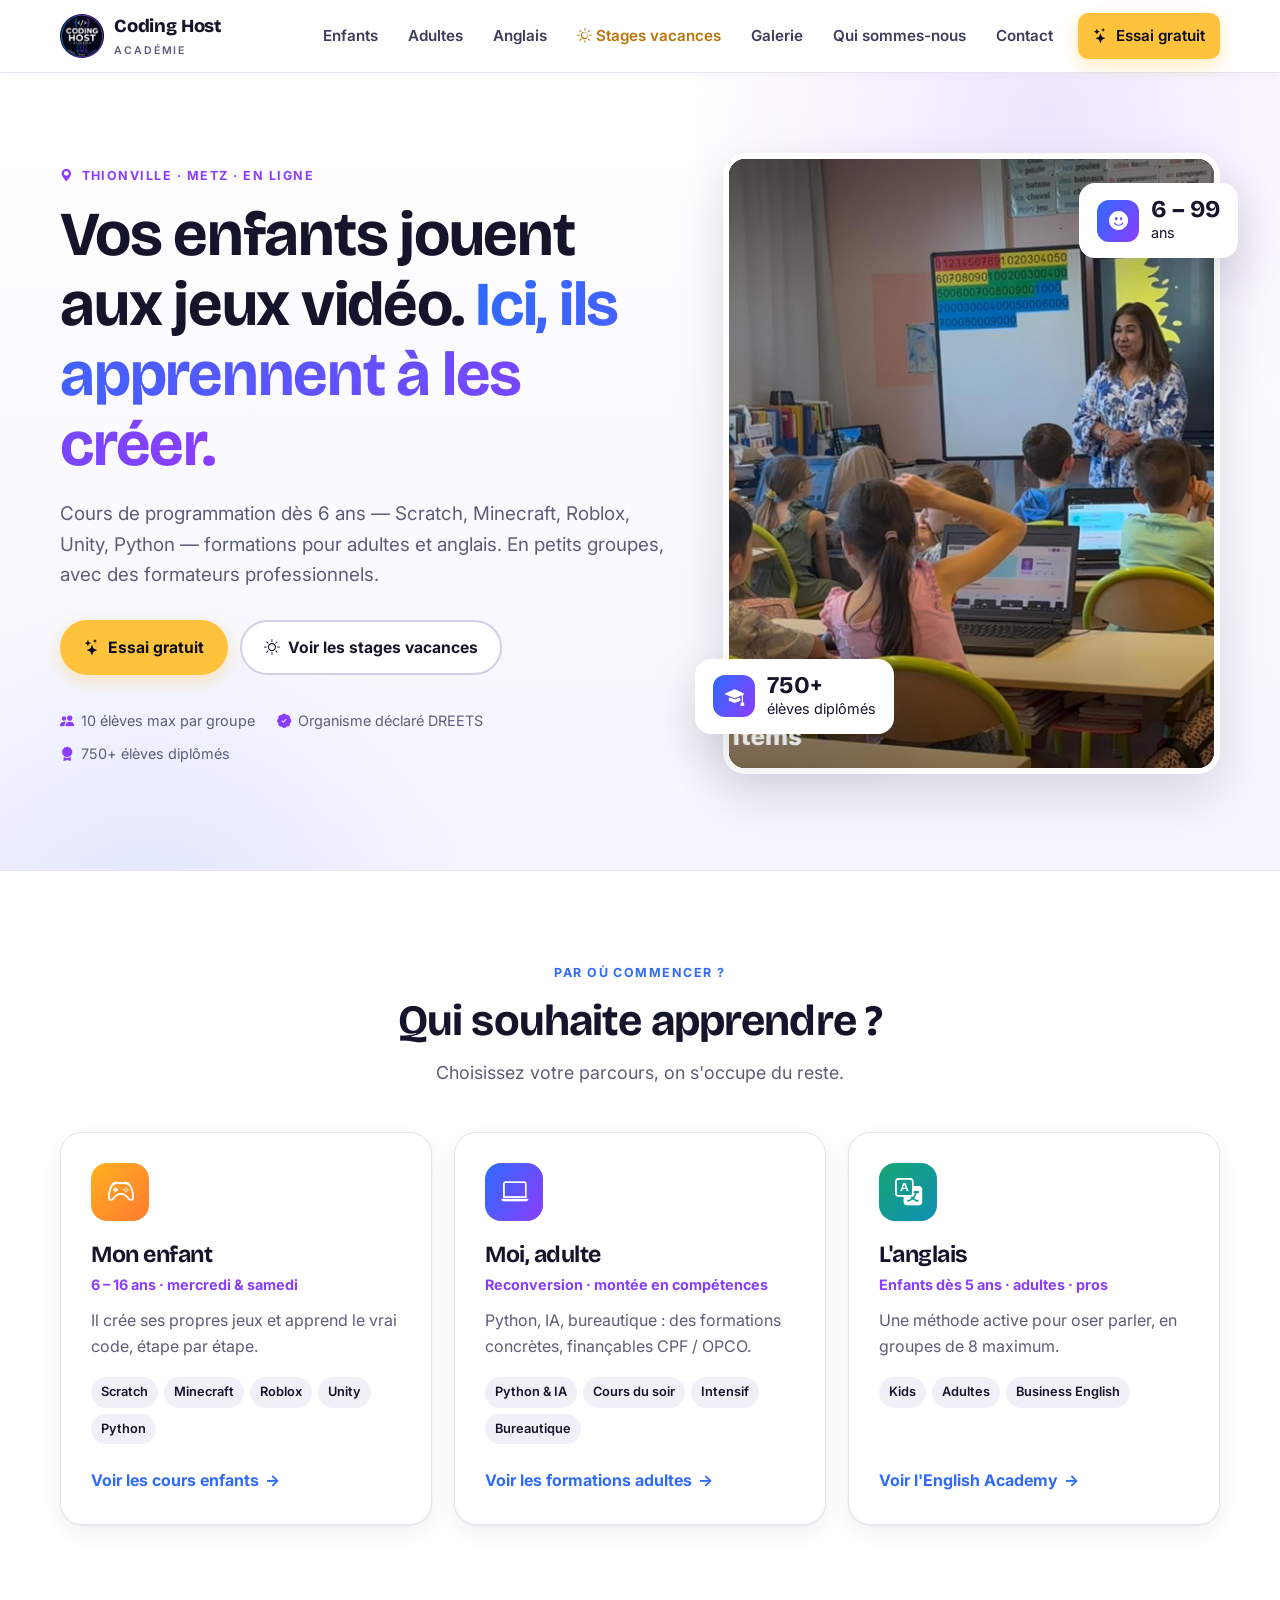
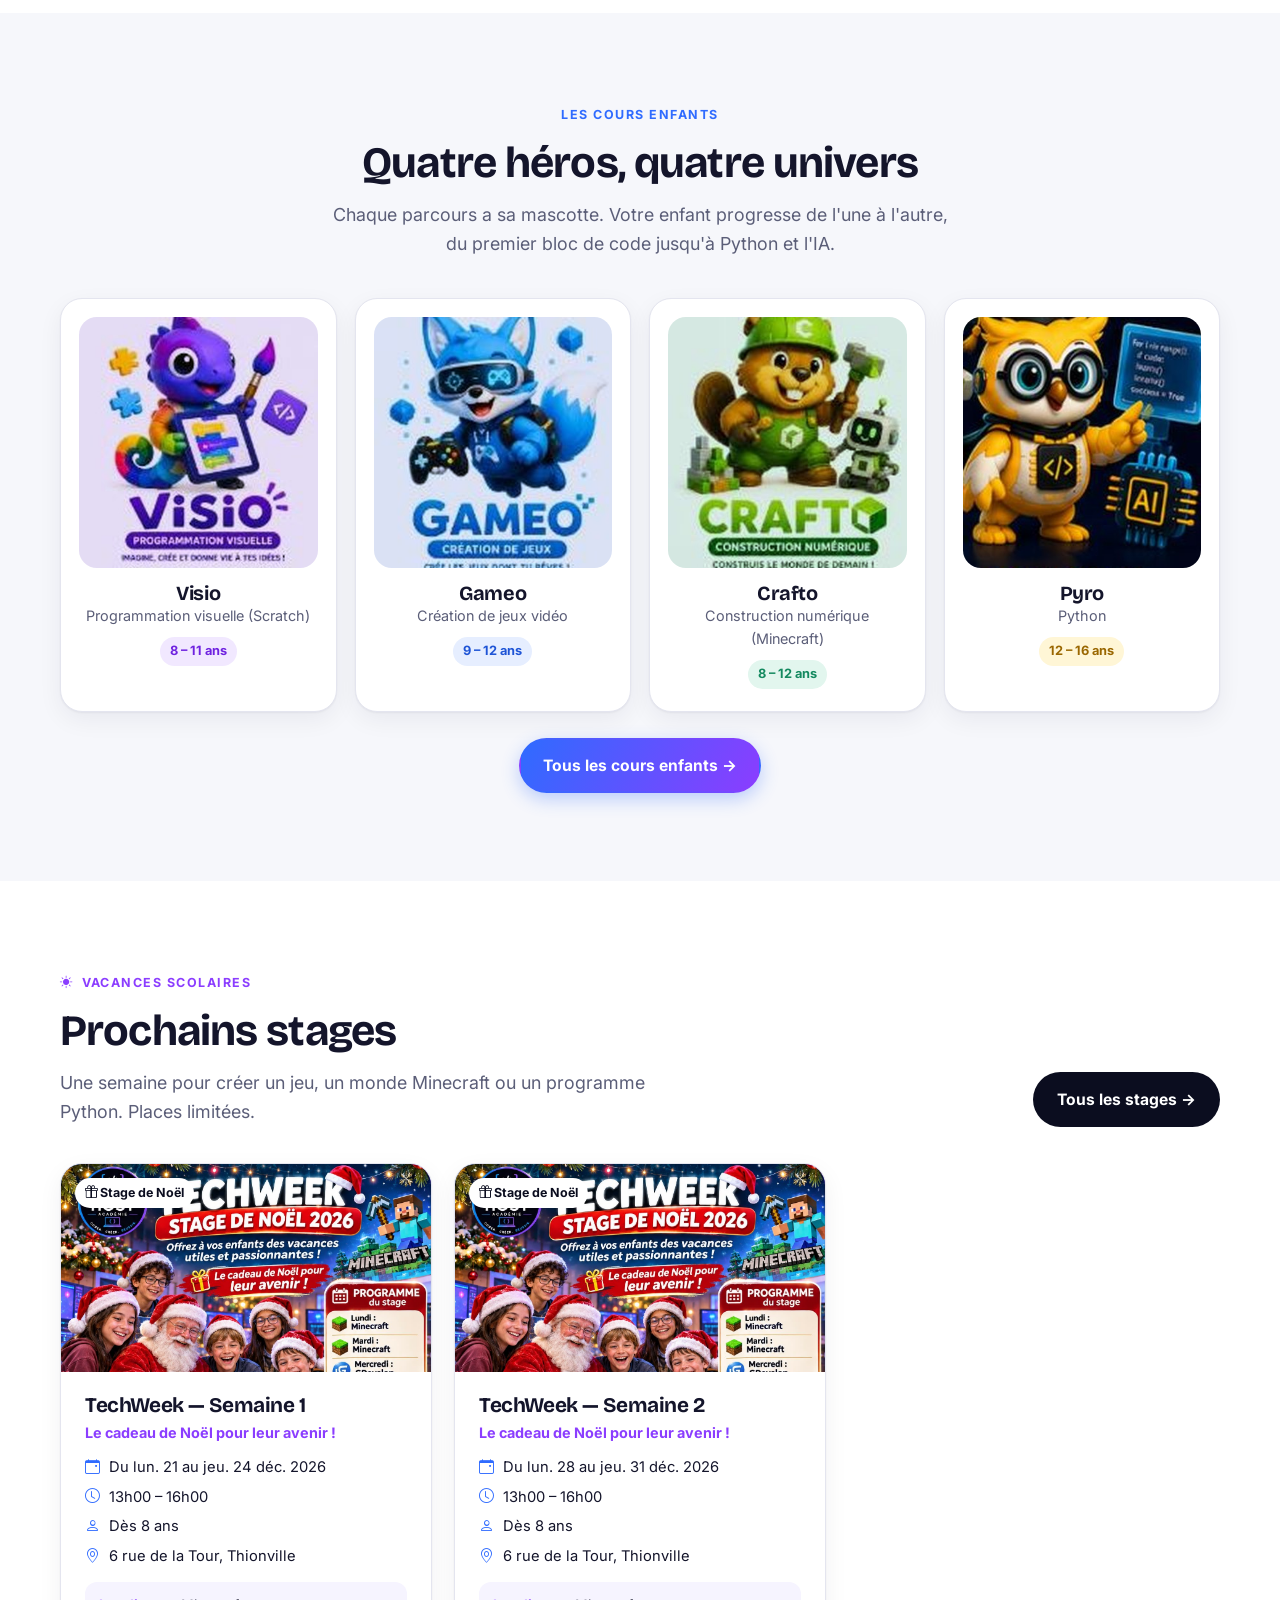
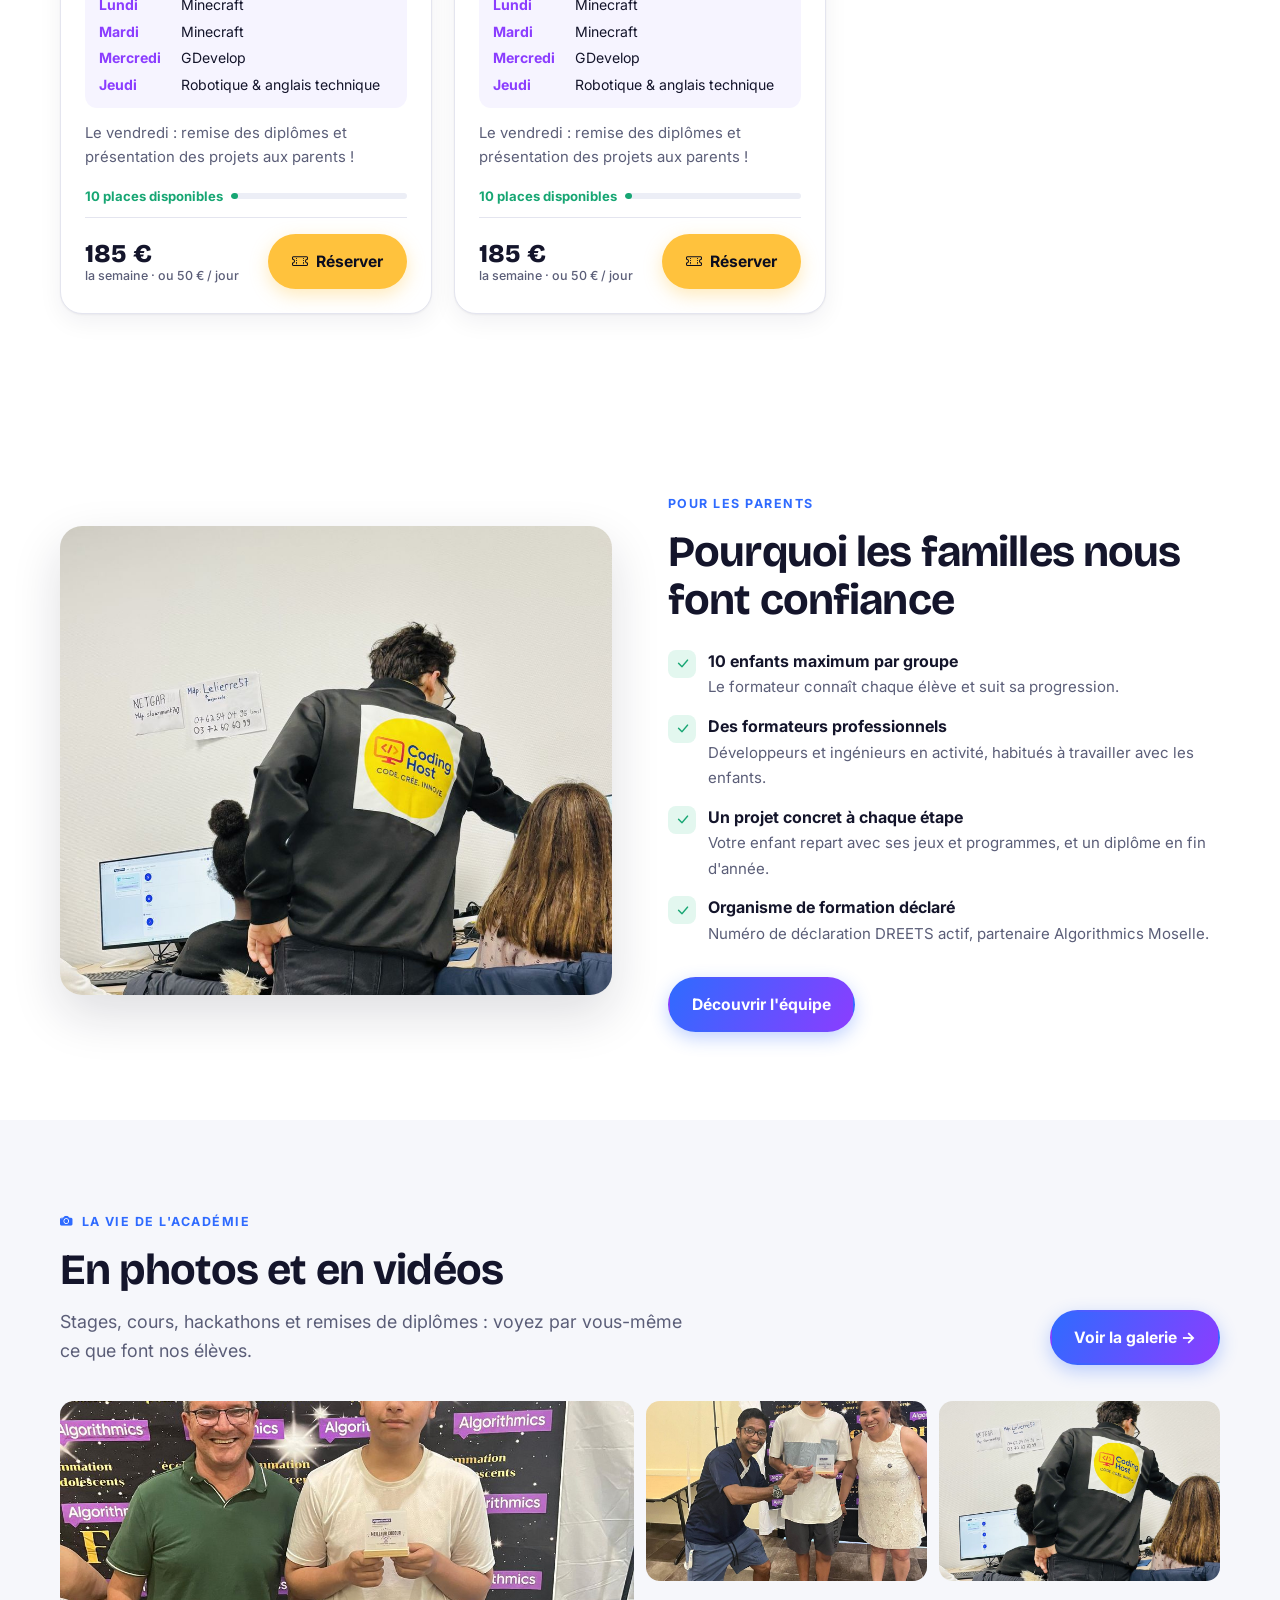
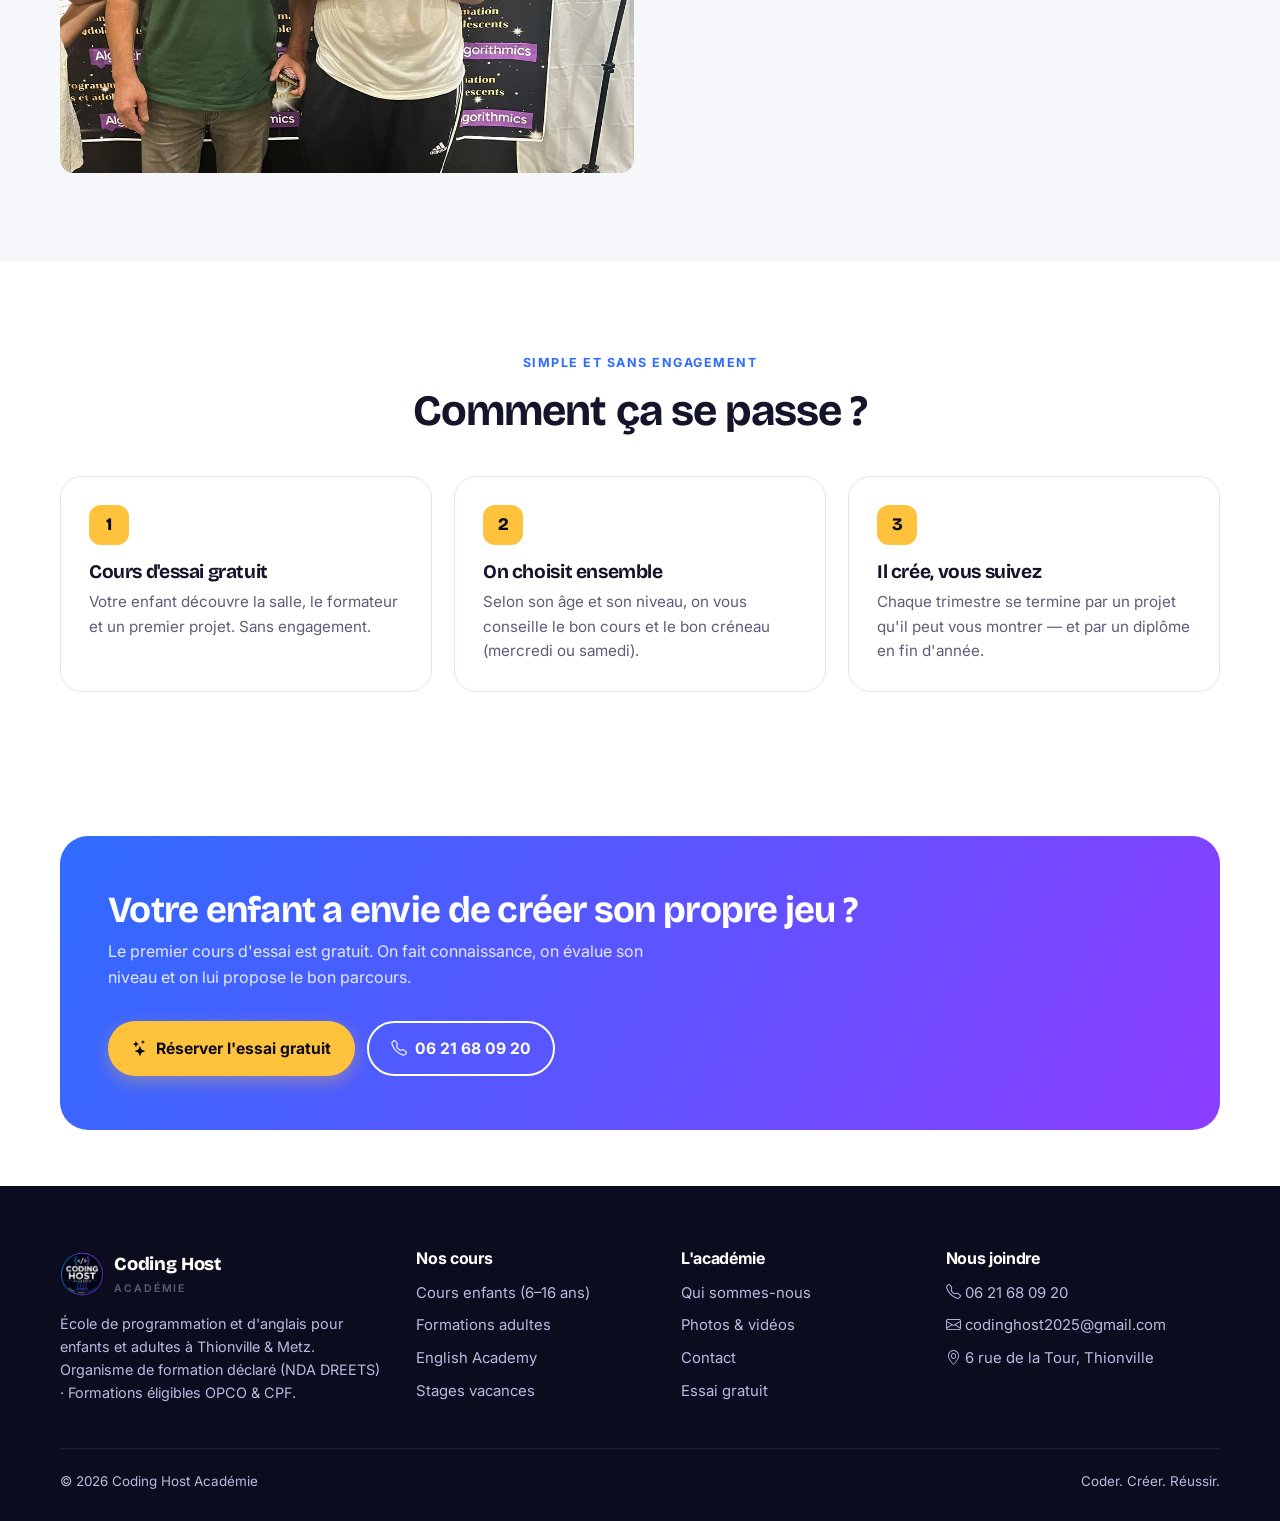
==== index.html @ 66d74414 "✨ feat: mise en ligne site codinghost" ====
<!DOCTYPE html>
<html lang="fr">
<head>
<meta charset="utf-8">
<meta name="viewport" content="width=device-width, initial-scale=1">
<title>Coding Host Académie — Cours de code & stages pour enfants et adultes | Thionville & Metz</title>
<meta name="description" content="Cours de programmation pour enfants (Scratch, Minecraft, Roblox, Unity, Python), formations adultes Python & IA, anglais et stages vacances à Thionville et Metz. Essai gratuit.">
<link rel="canonical" href="https://codinghost.fr/">
<meta property="og:type" content="website">
<meta property="og:title" content="Coding Host Académie — Cours de code & stages pour enfants et adultes | Thionville & Metz">
<meta property="og:description" content="Cours de programmation pour enfants (Scratch, Minecraft, Roblox, Unity, Python), formations adultes Python & IA, anglais et stages vacances à Thionville et Metz. Essai gratuit.">
<meta property="og:image" content="https://codinghost.fr/images/partage.jpg">
<meta property="og:locale" content="fr_FR">
<meta name="theme-color" content="#0b0d1f">
<link rel="icon" href="images/logo-192.png" type="image/png">
<link rel="apple-touch-icon" href="images/logo-192.png">
<link rel="preconnect" href="https://script.google.com">
<link rel="preconnect" href="https://script.googleusercontent.com" crossorigin>
<link rel="preconnect" href="https://lh3.googleusercontent.com">
<link rel="preconnect" href="https://fonts.googleapis.com">
<link rel="preconnect" href="https://fonts.gstatic.com" crossorigin>
<link href="https://fonts.googleapis.com/css2?family=Bricolage+Grotesque:opsz,wght@12..96,600;12..96,700;12..96,800&family=Inter:wght@400;500;600;700&display=swap" rel="stylesheet">
<link href="https://cdn.jsdelivr.net/npm/bootstrap-icons@1.11.3/font/bootstrap-icons.min.css" rel="stylesheet">
<link rel="stylesheet" href="assets/style.css?v=202611090308">
<script type="application/ld+json">{"@context": "https://schema.org", "@type": "EducationalOrganization", "name": "Coding Host Académie", "url": "https://codinghost.fr", "logo": "https://codinghost.fr/images/logo-512.png", "telephone": "+33749261017", "email": "codinghost2025@gmail.com", "areaServed": ["Thionville", "Metz", "Moselle", "Luxembourg"], "description": "École de programmation et d'anglais pour enfants et adultes : Scratch, Minecraft, Roblox, Unity, Python, IA, stages vacances."}</script>
</head>
<body>
<a href="#main" class="hp">Aller au contenu</a>
<header class="nav">
  <div class="container nav-inner">
    <a href="index.html" class="brand" aria-label="Coding Host Académie — accueil"><img src="images/logo-192.png" alt="" width="44" height="44"><span>Coding Host<small>Académie</small></span></a>
    <button class="nav-burger" aria-label="Ouvrir le menu" aria-expanded="false"><i class="bi bi-list"></i></button>
    <nav class="nav-links" aria-label="Menu principal">
      <a href="enfants.html" class="">Enfants</a><a href="adultes.html" class="">Adultes</a><a href="anglais.html" class="">Anglais</a><a href="stages.html" class=" hot"><i class='bi bi-sun'></i> Stages vacances</a><a href="galerie.html" class="">Galerie</a><a href="a-propos.html" class="">Qui sommes-nous</a>
      <a href="contact.html" class="">Contact</a>
      <a href="#" data-essai class="btn btn-yellow btn-sm nav-cta"><i class="bi bi-stars"></i> Essai gratuit</a>
    </nav>
  </div>
</header>
<main id="main">

<section class="hero">
  <div class="container hero-grid">
    <div>
      <div class="kicker"><i class="bi bi-geo-alt-fill"></i> Thionville · Metz · en ligne</div>
      <h1>Vos enfants jouent aux jeux vidéo. <span class="grad-text">Ici, ils apprennent à les créer.</span></h1>
      <p class="lead">Cours de programmation dès 6 ans — Scratch, Minecraft, Roblox, Unity, Python — formations pour adultes et anglais. En petits groupes, avec des formateurs professionnels.</p>
      <div class="hero-actions">
        <a href="#" data-essai class="btn btn-yellow"><i class="bi bi-stars"></i> Essai gratuit</a>
        <a href="stages.html" class="btn btn-ghost"><i class="bi bi-sun"></i> Voir les stages vacances</a>
      </div>
      <div class="hero-trust">
        <span><i class="bi bi-people-fill"></i> 10 élèves max par groupe</span>
        <span><i class="bi bi-patch-check-fill"></i> Organisme déclaré DREETS</span>
        <span><i class="bi bi-award-fill"></i> 750+ élèves diplômés</span>
      </div>
    </div>
    <div class="hero-media">
      <div class="photo-main" data-hero-videos>
        <img src="images/diplome-2.jpeg" alt="Un élève reçoit son diplôme Coding Host avec ses formateurs" width="900" height="1200">
        <video class="hero-video" muted playsinline preload="none" aria-label="Vidéo : nos élèves en action" hidden></video>
        <div class="video-ctrl" hidden>
          <button type="button" data-v="son" aria-label="Activer le son"><i class="bi bi-volume-mute-fill"></i></button>
          <button type="button" data-v="pause" aria-label="Mettre en pause"><i class="bi bi-pause-fill"></i></button>
        </div>
      </div>
      <div class="floating f1"><div class="ic"><i class="bi bi-mortarboard-fill"></i></div><div><b>750+</b>élèves diplômés</div></div>
      <div class="floating f2"><div class="ic"><i class="bi bi-emoji-smile-fill"></i></div><div><b>6 – 99</b>ans</div></div>
    </div>
  </div>
</section>

<section class="section">
  <div class="container center">
    <div class="kicker">Par où commencer ?</div>
    <h2 class="h-section">Qui souhaite apprendre ?</h2>
    <p class="lead">Choisissez votre parcours, on s'occupe du reste.</p>
    <div class="paths" style="text-align:left">
      <a href="enfants.html" class="path kids reveal"><div class="ic"><i class="bi bi-controller"></i></div><h3>Mon enfant</h3><div class="age">6 – 16 ans · mercredi &amp; samedi</div><p>Il crée ses propres jeux et apprend le vrai code, étape par étape.</p><ul><li>Scratch</li><li>Minecraft</li><li>Roblox</li><li>Unity</li><li>Python</li></ul><span class="more">Voir les cours enfants</span></a>
      <a href="adultes.html" class="path adults reveal"><div class="ic"><i class="bi bi-laptop"></i></div><h3>Moi, adulte</h3><div class="age">Reconversion · montée en compétences</div><p>Python, IA, bureautique : des formations concrètes, finançables CPF / OPCO.</p><ul><li>Python &amp; IA</li><li>Cours du soir</li><li>Intensif</li><li>Bureautique</li></ul><span class="more">Voir les formations adultes</span></a>
      <a href="anglais.html" class="path english reveal"><div class="ic"><i class="bi bi-translate"></i></div><h3>L'anglais</h3><div class="age">Enfants dès 5 ans · adultes · pros</div><p>Une méthode active pour oser parler, en groupes de 8 maximum.</p><ul><li>Kids</li><li>Adultes</li><li>Business English</li></ul><span class="more">Voir l'English Academy</span></a>
    </div>
  </div>
</section>

<section class="section alt">
  <div class="container center">
    <div class="kicker">Les cours enfants</div>
    <h2 class="h-section">Quatre héros, quatre univers</h2>
    <p class="lead">Chaque parcours a sa mascotte. Votre enfant progresse de l'une à l'autre, du premier bloc de code jusqu'à Python et l'IA.</p>
    <div class="heroes">
      <a href="enfants.html#visio" class="hero-card c-violet reveal"><div class="mascot"><img src="images/avatars/visio.jpg" alt="Mascotte Visio" loading="lazy"></div><h3>Visio</h3><div class="what">Programmation visuelle (Scratch)</div><span class="age">8 – 11 ans</span></a>
      <a href="enfants.html#gameo" class="hero-card c-blue reveal"><div class="mascot"><img src="images/avatars/gameo.jpg" alt="Mascotte Gameo" loading="lazy"></div><h3>Gameo</h3><div class="what">Création de jeux vidéo</div><span class="age">9 – 12 ans</span></a>
      <a href="enfants.html#crafto" class="hero-card c-green reveal"><div class="mascot"><img src="images/avatars/crafto.jpg" alt="Mascotte Crafto" loading="lazy"></div><h3>Crafto</h3><div class="what">Construction numérique (Minecraft)</div><span class="age">8 – 12 ans</span></a>
      <a href="enfants.html#pyro" class="hero-card c-yellow reveal"><div class="mascot dark"><img src="images/avatars/pyro.jpg" alt="Mascotte Pyro" loading="lazy"></div><h3>Pyro</h3><div class="what">Python</div><span class="age">12 – 16 ans</span></a>
    </div>
    <p style="margin-top:26px"><a href="enfants.html" class="btn btn-blue">Tous les cours enfants →</a></p>
  </div>
</section>

<section class="section dark">
  <div class="container">
    <div style="display:flex;justify-content:space-between;align-items:end;gap:20px;flex-wrap:wrap">
      <div><div class="kicker"><i class="bi bi-sun-fill"></i> Vacances scolaires</div><h2 class="h-section">Prochains stages</h2><p class="lead">Une semaine pour créer un jeu, un monde Minecraft ou un programme Python. Places limitées.</p></div>
      <a href="stages.html" class="btn btn-light">Tous les stages →</a>
    </div>
    <div class="stages" data-stages="3"></div>
  </div>
</section>

<section class="section">
  <div class="container split">
    <div class="photo reveal"><img src="images/classe.jpg" alt="Élèves en cours de programmation chez Coding Host" loading="lazy" width="900" height="1200" style="object-position:center 30%"></div>
    <div>
      <div class="kicker">Pour les parents</div>
      <h2 class="h-section">Pourquoi les familles nous font confiance</h2>
      <ul class="checks">
        <li><i class="bi bi-check-lg"></i><div><b>10 enfants maximum par groupe</b><span>Le formateur connaît chaque élève et suit sa progression.</span></div></li>
        <li><i class="bi bi-check-lg"></i><div><b>Des formateurs professionnels</b><span>Développeurs et ingénieurs en activité, habitués à travailler avec les enfants.</span></div></li>
        <li><i class="bi bi-check-lg"></i><div><b>Un projet concret à chaque étape</b><span>Votre enfant repart avec ses jeux et programmes, et un diplôme en fin d'année.</span></div></li>
        <li><i class="bi bi-check-lg"></i><div><b>Organisme de formation déclaré</b><span>Numéro de déclaration DREETS actif, partenaire Algorithmics Moselle.</span></div></li>
      </ul>
      <a href="a-propos.html" class="btn btn-blue">Découvrir l'équipe</a>
    </div>
  </div>
</section>

<section class="section alt">
  <div class="container">
    <div style="display:flex;justify-content:space-between;align-items:end;gap:20px;flex-wrap:wrap">
      <div><div class="kicker"><i class="bi bi-camera-fill"></i> La vie de l'académie</div><h2 class="h-section">En photos et en vidéos</h2><p class="lead">Stages, cours, hackathons et remises de diplômes : voyez par vous-même ce que font nos élèves.</p></div>
      <a href="galerie.html" class="btn btn-blue">Voir la galerie →</a>
    </div>
    <div class="teaser-grid" data-teaser>
      <a href="galerie.html"><img src="images/diplome-1.jpg" alt="Remise de diplôme" loading="lazy"></a>
      <a href="galerie.html"><img src="images/classe.jpg" alt="En cours" loading="lazy"></a>
      <a href="galerie.html"><img src="images/diplome-2.jpg" alt="Remise de diplôme" loading="lazy"></a>
    </div>
  </div>
</section>

<section class="section">
  <div class="container center">
    <div class="kicker">Simple et sans engagement</div>
    <h2 class="h-section">Comment ça se passe ?</h2>
    
<div class="steps">
  <div class="step reveal"><h3>Cours d'essai gratuit</h3><p>Votre enfant découvre la salle, le formateur et un premier projet. Sans engagement.</p></div>
  <div class="step reveal"><h3>On choisit ensemble</h3><p>Selon son âge et son niveau, on vous conseille le bon cours et le bon créneau (mercredi ou samedi).</p></div>
  <div class="step reveal"><h3>Il crée, vous suivez</h3><p>Chaque trimestre se termine par un projet qu'il peut vous montrer — et par un diplôme en fin d'année.</p></div>
</div>
  </div>
</section>
<section class="section tight"><div class="container"><div class="cta-band reveal">
  <div><h2>Votre enfant a envie de créer son propre jeu ?</h2><p>Le premier cours d'essai est gratuit. On fait connaissance, on évalue son niveau et on lui propose le bon parcours.</p></div>
  <div class="acts"><a href="#" data-essai class="btn btn-yellow"><i class="bi bi-stars"></i> Réserver l'essai gratuit</a><a href="tel:+33621680920" class="btn btn-ghost"><i class="bi bi-telephone"></i> 06 21 68 09 20</a></div>
</div></div></section></main>
<footer class="footer">
  <div class="container">
    <div class="footer-grid">
      <div>
        <a href="index.html" class="brand"><img src="images/logo-192.png" alt="" width="44" height="44"><span>Coding Host<small>Académie</small></span></a>
        <p>École de programmation et d'anglais pour enfants et adultes à Thionville &amp; Metz. Organisme de formation déclaré (NDA DREETS) · Formations éligibles OPCO &amp; CPF.</p>
      </div>
      <div>
        <h4>Nos cours</h4>
        <ul>
          <li><a href="enfants.html">Cours enfants (6–16 ans)</a></li>
          <li><a href="adultes.html">Formations adultes</a></li>
          <li><a href="anglais.html">English Academy</a></li>
          <li><a href="stages.html">Stages vacances</a></li>
        </ul>
      </div>
      <div>
        <h4>L'académie</h4>
        <ul>
          <li><a href="a-propos.html">Qui sommes-nous</a></li>
          <li><a href="galerie.html">Photos &amp; vidéos</a></li>
          <li><a href="contact.html">Contact</a></li>
          <li><a href="#" data-essai>Essai gratuit</a></li>
        </ul>
      </div>
      <div>
        <h4>Nous joindre</h4>
        <ul>
          <li><a href="tel:+33621680920"><i class="bi bi-telephone"></i> 06 21 68 09 20</a></li>
          <li><a href="mailto:codinghost2025@gmail.com"><i class="bi bi-envelope"></i> codinghost2025@gmail.com</a></li>
          <li><i class="bi bi-geo-alt"></i> 6 rue de la Tour, Thionville</li>
        </ul>
      </div>
    </div>
    <div class="footer-bottom"><span>© 2026 Coding Host Académie</span><span>Coder. Créer. Réussir.</span></div>
  </div>
</footer>
<div class="float-cta"><a href="stages.html" class="btn btn-light"><i class="bi bi-sun"></i> Stages</a><a href="#" data-essai class="btn btn-yellow"><i class="bi bi-stars"></i> Essai gratuit</a></div>
<script src="assets/config.js?v=202611090308"></script>
<script src="assets/app.js?v=202611090308"></script>
</body>
</html>
---- assets/style.css ----
/* ═══════════════════════════════════════════════════════════
   CODING HOST ACADÉMIE — style.css
   Couleurs reprises du logo : nuit #0b0d1f · bleu #2f6bff · violet #8b3dff
   Accent chaleureux (boutons d'action) : jaune #ffc23d
   ═══════════════════════════════════════════════════════════ */

:root {
  --night: #0b0d1f;
  --night-2: #151838;
  --blue: #2f6bff;
  --violet: #8b3dff;
  --grad: linear-gradient(120deg, #2f6bff 0%, #8b3dff 100%);
  --yellow: #ffc23d;
  --yellow-dark: #e9a800;
  --green: #17a673;
  --red: #e5484d;

  --bg: #f7f7fb;
  --surface: #ffffff;
  --line: #e4e5ef;
  --text: #14152b;
  --muted: #5b5e78;

  --r: 14px;
  --r-lg: 22px;
  --shadow: 0 1px 2px rgba(20,21,43,.05), 0 8px 24px rgba(20,21,43,.06);
  --shadow-lg: 0 20px 50px rgba(20,21,43,.14);

  --f-title: "Bricolage Grotesque", system-ui, sans-serif;
  --f-body: "Inter", system-ui, sans-serif;
  --nav-h: 72px;
}

*,*::before,*::after { box-sizing: border-box; margin: 0; padding: 0; }
html { scroll-behavior: smooth; scroll-padding-top: calc(var(--nav-h) + 12px); }
body { font-family: var(--f-body); background: var(--bg); color: var(--text); line-height: 1.6; -webkit-font-smoothing: antialiased; font-size: 16px; }
img, video, iframe { max-width: 100%; display: block; }
a { color: inherit; text-decoration: none; }
ul { list-style: none; }
button, input, select, textarea { font: inherit; color: inherit; }
h1, h2, h3, h4 { font-family: var(--f-title); line-height: 1.12; letter-spacing: -.02em; font-weight: 700; }
:focus-visible { outline: 3px solid var(--blue); outline-offset: 2px; border-radius: 6px; }
@media (prefers-reduced-motion: reduce) { *,*::before,*::after { transition: none !important; animation: none !important; } }

.container { width: min(1160px, 100% - 40px); margin-inline: auto; }
.section { padding: 88px 0; }
.section.tight { padding: 56px 0; }
.section.alt { background: #eef0fa; }
.section.dark { background: var(--night); color: #fff; }
.center { text-align: center; }

.kicker { display: inline-flex; align-items: center; gap: 8px; font-size: .78rem; font-weight: 700; letter-spacing: .12em; text-transform: uppercase; color: var(--blue); margin-bottom: 14px; }
.dark .kicker, .hero .kicker { color: var(--yellow); }
.h-section { font-size: clamp(1.9rem, 3.4vw, 2.7rem); margin-bottom: 14px; }
.lead { font-size: 1.12rem; color: var(--muted); max-width: 640px; }
.center .lead { margin-inline: auto; }
.dark .lead { color: #c3c6e6; }
.grad-text { background: var(--grad); -webkit-background-clip: text; background-clip: text; color: transparent; }
.hero .grad-text { background: linear-gradient(120deg,#6f9bff,#b98bff); -webkit-background-clip: text; background-clip: text; }

/* ─── Boutons ─── */
.btn { display: inline-flex; align-items: center; justify-content: center; gap: 8px; padding: 13px 22px; border-radius: 999px; font-weight: 700; font-size: .98rem; border: 2px solid transparent; cursor: pointer; transition: transform .15s, box-shadow .15s, background .15s; white-space: nowrap; }
.btn:hover { transform: translateY(-2px); }
.btn-yellow { background: var(--yellow); color: var(--night); box-shadow: 0 6px 18px rgba(255,194,61,.35); }
.btn-yellow:hover { background: #ffcd5c; }
.btn-blue { background: var(--grad); color: #fff; box-shadow: 0 6px 18px rgba(47,107,255,.3); }
.btn-ghost { border-color: currentColor; background: transparent; }
.btn-light { background: #fff; color: var(--night); }
.btn-sm { padding: 9px 16px; font-size: .9rem; }
.btn-block { width: 100%; }
.btn[disabled] { opacity: .5; cursor: not-allowed; transform: none; }

/* ─── Navigation ─── */
.nav { position: sticky; top: 0; z-index: 50; background: rgba(11,13,31,.92); backdrop-filter: blur(12px); -webkit-backdrop-filter: blur(12px); color: #fff; border-bottom: 1px solid rgba(255,255,255,.08); }
.nav-inner { height: var(--nav-h); display: flex; align-items: center; gap: 24px; }
.brand { display: flex; align-items: center; gap: 10px; font-family: var(--f-title); font-weight: 800; font-size: 1.15rem; letter-spacing: -.01em; }
.brand img { width: 44px; height: 44px; border-radius: 50%; }
.brand small { display: block; font-family: var(--f-body); font-weight: 600; font-size: .66rem; letter-spacing: .18em; color: #a9acd6; text-transform: uppercase; margin-top: 2px; }
.nav-links { display: flex; gap: 4px; margin-left: auto; align-items: center; }
.nav-links a { padding: 9px 13px; border-radius: 10px; font-weight: 600; font-size: .95rem; color: #d9dbf5; transition: background .15s, color .15s; }
.nav-links a:hover { background: rgba(255,255,255,.08); color: #fff; }
.nav-links a.active { color: #fff; background: rgba(255,255,255,.12); }
.nav-links a.hot { color: var(--yellow); }
.nav-cta { margin-left: 8px; }
.nav-burger { display: none; margin-left: auto; width: 44px; height: 44px; border-radius: 10px; border: 1px solid rgba(255,255,255,.2); background: transparent; color: #fff; font-size: 1.5rem; cursor: pointer; }
@media (max-width: 1020px) {
  .nav-burger { display: inline-grid; place-items: center; }
  .nav-links { position: fixed; inset: var(--nav-h) 0 auto 0; flex-direction: column; align-items: stretch; background: var(--night); padding: 16px 20px 24px; gap: 4px; border-bottom: 1px solid rgba(255,255,255,.1); transform: translateY(-120%); transition: transform .25s; margin: 0; max-height: calc(100vh - var(--nav-h)); overflow: auto; }
  .nav-links.open { transform: translateY(0); }
  .nav-links a { padding: 14px 12px; font-size: 1.05rem; }
  .nav-cta { margin: 10px 0 0; }
}

/* ─── Héros ─── */
.hero { position: relative; background: var(--night); color: #fff; overflow: hidden; }
.hero::before { content: ""; position: absolute; inset: -40% -10% auto auto; width: 720px; height: 720px; background: radial-gradient(closest-side, rgba(139,61,255,.45), transparent); pointer-events: none; }
.hero::after { content: ""; position: absolute; inset: auto auto -50% -15%; width: 680px; height: 680px; background: radial-gradient(closest-side, rgba(47,107,255,.35), transparent); pointer-events: none; }
.hero-grid { position: relative; z-index: 1; display: grid; grid-template-columns: 1.1fr .9fr; gap: 56px; align-items: center; padding: 80px 0 96px; }
.hero h1 { font-size: clamp(2.3rem, 5vw, 3.9rem); margin-bottom: 20px; }
.hero p.lead { color: #c9cbea; font-size: 1.18rem; margin-bottom: 30px; }
.hero-actions { display: flex; flex-wrap: wrap; gap: 12px; margin-bottom: 34px; }
.hero-trust { display: flex; flex-wrap: wrap; gap: 10px 22px; font-size: .9rem; color: #b8bbe0; }
.hero-trust span { display: inline-flex; align-items: center; gap: 7px; }
.hero-trust i { color: var(--yellow); }
.hero-media { position: relative; }
.hero-media .photo-main { border-radius: var(--r-lg); overflow: hidden; aspect-ratio: 4/5; box-shadow: var(--shadow-lg); border: 4px solid rgba(255,255,255,.08); }
.hero-media .photo-main img { width: 100%; height: 100%; object-fit: cover; }
.hero-media .floating { position: absolute; background: #fff; color: var(--text); border-radius: 16px; padding: 14px 18px; box-shadow: var(--shadow-lg); display: flex; gap: 12px; align-items: center; font-size: .9rem; }
.hero-media .floating b { font-family: var(--f-title); font-size: 1.5rem; display: block; line-height: 1; }
.hero-media .f1 { left: -28px; bottom: 40px; }
.hero-media .f2 { right: -18px; top: 30px; }
.hero-media .floating .ic { width: 42px; height: 42px; border-radius: 12px; display: grid; place-items: center; background: var(--grad); color: #fff; font-size: 1.2rem; }
@media (max-width: 900px) {
  .hero-grid { grid-template-columns: 1fr; padding: 48px 0 64px; gap: 40px; }
  .hero-media { max-width: 420px; margin-inline: auto; }
  .hero-media .f1 { left: -8px; } .hero-media .f2 { right: -8px; }
}

/* Petit héros pour les pages internes */
.page-hero { background: var(--night); color: #fff; position: relative; overflow: hidden; }
.page-hero::before { content: ""; position: absolute; right: -200px; top: -260px; width: 620px; height: 620px; background: radial-gradient(closest-side, rgba(139,61,255,.4), transparent); }
.page-hero .container { position: relative; padding: 64px 0 60px; }
.page-hero h1 { font-size: clamp(2rem, 4.4vw, 3.1rem); margin-bottom: 14px; max-width: 760px; }
.page-hero p { color: #c9cbea; font-size: 1.12rem; max-width: 660px; }
.page-hero .hero-actions { margin: 28px 0 0; }
.crumbs { font-size: .85rem; color: #9ea1cb; margin-bottom: 18px; }
.crumbs a:hover { color: #fff; }

/* ─── Bandeau confiance ─── */
.trustbar { background: #fff; border-bottom: 1px solid var(--line); }
.trustbar .container { display: grid; grid-template-columns: repeat(4,1fr); }
.trust-item { padding: 26px 20px; display: flex; gap: 14px; align-items: center; border-right: 1px solid var(--line); }
.trust-item:last-child { border-right: 0; }
.trust-item b { font-family: var(--f-title); font-size: 1.7rem; line-height: 1; display: block; }
.trust-item span { color: var(--muted); font-size: .88rem; line-height: 1.35; }
.trust-item i { font-size: 1.6rem; color: var(--violet); }
@media (max-width: 800px) { .trustbar .container { grid-template-columns: 1fr 1fr; } .trust-item:nth-child(2) { border-right: 0; } .trust-item:nth-child(-n+2) { border-bottom: 1px solid var(--line); } }

/* ─── Choix du parcours ─── */
.paths { display: grid; grid-template-columns: repeat(3,1fr); gap: 22px; margin-top: 44px; }
.path { position: relative; border-radius: var(--r-lg); padding: 30px; background: var(--surface); border: 1px solid var(--line); box-shadow: var(--shadow); display: flex; flex-direction: column; transition: transform .2s, box-shadow .2s; }
.path:hover { transform: translateY(-4px); box-shadow: var(--shadow-lg); }
.path .ic { width: 58px; height: 58px; border-radius: 16px; display: grid; place-items: center; font-size: 1.7rem; color: #fff; margin-bottom: 20px; }
.path.kids .ic { background: linear-gradient(135deg,#ffb020,#ff7a2f); }
.path.adults .ic { background: var(--grad); }
.path.english .ic { background: linear-gradient(135deg,#17a673,#0e8fb3); }
.path h3 { font-size: 1.45rem; margin-bottom: 6px; }
.path .age { font-weight: 700; color: var(--violet); font-size: .9rem; margin-bottom: 12px; }
.path p { color: var(--muted); margin-bottom: 18px; }
.path ul { display: flex; flex-wrap: wrap; gap: 6px; margin-bottom: 24px; }
.path li { font-size: .8rem; font-weight: 600; background: #f0f1f8; padding: 5px 10px; border-radius: 999px; }
.path .more { margin-top: auto; font-weight: 700; color: var(--blue); display: inline-flex; gap: 6px; align-items: center; }
.path .more::after { content: "→"; transition: transform .15s; }
.path:hover .more::after { transform: translateX(4px); }
@media (max-width: 900px) { .paths { grid-template-columns: 1fr; } }

/* ─── Cartes de cours ─── */
.courses { display: grid; grid-template-columns: repeat(auto-fill, minmax(300px,1fr)); gap: 20px; margin-top: 40px; }
.course { background: var(--surface); border: 1px solid var(--line); border-radius: var(--r-lg); padding: 26px; display: flex; flex-direction: column; box-shadow: var(--shadow); position: relative; overflow: hidden; }
.course::before { content: ""; position: absolute; inset: 0 0 auto 0; height: 5px; background: var(--c, var(--grad)); }
.course .top { display: flex; justify-content: space-between; align-items: start; gap: 12px; margin-bottom: 14px; }
.course .emoji { width: 52px; height: 52px; border-radius: 14px; background: var(--c-soft, #eef0ff); display: grid; place-items: center; font-size: 1.6rem; color: var(--c-ink, var(--blue)); }
.badge { display: inline-block; font-size: .74rem; font-weight: 700; padding: 5px 10px; border-radius: 999px; background: #eef0ff; color: var(--blue); white-space: nowrap; }
.badge.new { background: #fff3d6; color: #9a6700; }
.badge.online { background: #e3f7ef; color: #0d7a52; }
.course h3 { font-size: 1.3rem; margin-bottom: 4px; }
.course .age { font-weight: 700; font-size: .9rem; color: var(--violet); margin-bottom: 10px; }
.course p { color: var(--muted); font-size: .95rem; margin-bottom: 16px; }
.course .facts { display: grid; gap: 7px; font-size: .9rem; margin-bottom: 20px; padding-top: 14px; border-top: 1px dashed var(--line); }
.course .facts div { display: flex; gap: 9px; align-items: start; }
.course .facts i { color: var(--violet); margin-top: 2px; }
.course .actions { margin-top: auto; display: flex; gap: 8px; flex-wrap: wrap; }
.course .actions .btn { flex: 1; }
.c-orange { --c: #ff8a2a; --c-soft: #fff1e4; --c-ink: #d0620c; }
.c-green { --c: #22b07d; --c-soft: #e2f6ee; --c-ink: #13895f; }
.c-red { --c: #ef4b4b; --c-soft: #fde8e8; --c-ink: #c62b2b; }
.c-violet { --c: #8b3dff; --c-soft: #f1e8ff; --c-ink: #6f22e0; }
.c-blue { --c: #2f6bff; --c-soft: #e6eeff; --c-ink: #1e54d6; }
.c-teal { --c: #0ea5b7; --c-soft: #e0f6f8; --c-ink: #0a7f8d; }
.c-yellow { --c: #f5b400; --c-soft: #fff6d6; --c-ink: #9a6700; }

/* Filtres (âge) */
.chips { display: flex; flex-wrap: wrap; gap: 8px; margin-top: 28px; }
.chip { padding: 9px 16px; border-radius: 999px; border: 1.5px solid var(--line); background: #fff; font-weight: 600; font-size: .9rem; cursor: pointer; transition: all .15s; }
.chip:hover { border-color: var(--blue); }
.chip.on { background: var(--night); border-color: var(--night); color: #fff; }

/* ─── Étapes ─── */
.steps { display: grid; grid-template-columns: repeat(3,1fr); gap: 22px; margin-top: 40px; counter-reset: s; }
.step { background: var(--surface); border-radius: var(--r-lg); padding: 28px; border: 1px solid var(--line); position: relative; }
.dark .step { background: var(--night-2); border-color: rgba(255,255,255,.08); }
.step::before { counter-increment: s; content: counter(s); font-family: var(--f-title); font-weight: 800; font-size: 1.1rem; width: 40px; height: 40px; border-radius: 12px; display: grid; place-items: center; background: var(--yellow); color: var(--night); margin-bottom: 16px; }
.step h3 { font-size: 1.2rem; margin-bottom: 8px; }
.step p { color: var(--muted); font-size: .95rem; }
.dark .step p { color: #b8bbe0; }
@media (max-width: 800px) { .steps { grid-template-columns: 1fr; } }

/* ─── Stages ─── */
.stages { display: grid; grid-template-columns: repeat(auto-fill, minmax(320px,1fr)); gap: 22px; margin-top: 36px; }
.stage { background: var(--surface); border-radius: var(--r-lg); overflow: hidden; border: 1px solid var(--line); box-shadow: var(--shadow); display: flex; flex-direction: column; }
.stage .img { aspect-ratio: 16/9; background: var(--grad); position: relative; display: grid; place-items: center; color: rgba(255,255,255,.85); font-size: 3rem; overflow: hidden; }
.stage .img img { position: absolute; inset: 0; width: 100%; height: 100%; object-fit: cover; }
.stage .img .badge { position: absolute; top: 14px; left: 14px; background: #fff; color: var(--night); font-size: .78rem; }
.stage .body { padding: 22px 24px 24px; display: flex; flex-direction: column; flex: 1; }
.stage h3 { font-size: 1.3rem; margin-bottom: 4px; }
.stage .theme { color: var(--violet); font-weight: 700; font-size: .9rem; margin-bottom: 12px; }
.stage .facts { display: grid; gap: 6px; font-size: .92rem; margin-bottom: 14px; }
.stage .facts div { display: flex; gap: 9px; }
.stage .facts i { color: var(--blue); }
.stage .desc { color: var(--muted); font-size: .93rem; margin-bottom: 16px; }
.stage .bottom { margin-top: auto; display: flex; align-items: center; justify-content: space-between; gap: 12px; padding-top: 16px; border-top: 1px solid var(--line); }
.stage .price { font-family: var(--f-title); font-weight: 800; font-size: 1.6rem; line-height: 1; }
.stage .price small { font-family: var(--f-body); font-weight: 500; font-size: .78rem; color: var(--muted); display: block; margin-top: 3px; }
.places { font-size: .82rem; font-weight: 700; margin-bottom: 10px; display: flex; align-items: center; gap: 8px; }
.places .bar { flex: 1; height: 6px; border-radius: 6px; background: #eceef6; overflow: hidden; }
.places .bar span { display: block; height: 100%; background: var(--green); border-radius: 6px; }
.places.low { color: #c25e00; } .places.low .bar span { background: #ff8a2a; }
.places.full { color: var(--red); } .places.full .bar span { background: var(--red); }
.places.ok { color: var(--green); }
.empty { background: #fff; border: 2px dashed var(--line); border-radius: var(--r-lg); padding: 44px 24px; text-align: center; color: var(--muted); grid-column: 1/-1; }
.empty i { font-size: 2.2rem; color: var(--violet); display: block; margin-bottom: 10px; }
.skeleton { background: linear-gradient(90deg,#eceef6 25%,#f6f7fb 50%,#eceef6 75%); background-size: 200% 100%; animation: sk 1.2s infinite; border-radius: var(--r-lg); min-height: 380px; }
@keyframes sk { to { background-position: -200% 0; } }

/* ─── Galerie ─── */
.albums { display: grid; grid-template-columns: repeat(auto-fill, minmax(280px,1fr)); gap: 22px; margin-top: 30px; }
.album { cursor: pointer; border-radius: var(--r-lg); overflow: hidden; background: #fff; border: 1px solid var(--line); box-shadow: var(--shadow); text-align: left; padding: 0; transition: transform .2s, box-shadow .2s; display: block; width: 100%; }
.album:hover { transform: translateY(-4px); box-shadow: var(--shadow-lg); }
.album .cover { aspect-ratio: 4/3; background: #dfe2f0 center/cover no-repeat; position: relative; }
.album .count { position: absolute; right: 12px; bottom: 12px; background: rgba(11,13,31,.78); color: #fff; font-size: .78rem; font-weight: 600; padding: 5px 10px; border-radius: 999px; display: flex; gap: 10px; }
.album .meta { padding: 16px 18px 18px; }
.album .meta h3 { font-size: 1.12rem; margin-bottom: 3px; }
.album .meta span { color: var(--muted); font-size: .85rem; }
.album-view-head { display: flex; align-items: center; gap: 14px; flex-wrap: wrap; margin-top: 30px; }
.album-view-head h2 { font-size: 1.6rem; }
.grid-media { columns: 4 240px; column-gap: 12px; margin-top: 24px; }
.grid-media button { display: block; width: 100%; margin-bottom: 12px; border: 0; padding: 0; border-radius: 12px; overflow: hidden; cursor: zoom-in; background: #dfe2f0; position: relative; break-inside: avoid; }
.grid-media img { width: 100%; height: auto; transition: transform .3s; }
.grid-media button:hover img { transform: scale(1.04); }
.grid-media .play { position: absolute; inset: 0; display: grid; place-items: center; color: #fff; font-size: 3rem; background: linear-gradient(transparent 50%, rgba(0,0,0,.35)); }
.teaser-grid { display: grid; grid-template-columns: repeat(4,1fr); grid-auto-rows: 180px; gap: 12px; margin-top: 36px; }
.teaser-grid > * { border-radius: 14px; overflow: hidden; background: #dfe2f0 center/cover; }
.teaser-grid > *:first-child { grid-column: span 2; grid-row: span 2; }
.teaser-grid img { width: 100%; height: 100%; object-fit: cover; }
@media (max-width: 700px) { .teaser-grid { grid-template-columns: 1fr 1fr; grid-auto-rows: 140px; } }

/* Visionneuse */
.lightbox { position: fixed; inset: 0; z-index: 100; background: rgba(5,6,16,.94); display: none; align-items: center; justify-content: center; }
.lightbox.open { display: flex; }
.lightbox .stagebox { width: min(1100px, 92vw); height: min(80vh, 760px); display: grid; place-items: center; }
.lightbox img { max-width: 100%; max-height: 100%; object-fit: contain; border-radius: 8px; }
.lightbox iframe { width: 100%; height: 100%; border: 0; border-radius: 8px; background: #000; }
.lb-btn { position: absolute; width: 52px; height: 52px; border-radius: 50%; border: 0; background: rgba(255,255,255,.12); color: #fff; font-size: 1.4rem; cursor: pointer; display: grid; place-items: center; }
.lb-btn:hover { background: rgba(255,255,255,.24); }
.lb-close { top: 18px; right: 18px; }
.lb-prev { left: 18px; top: 50%; transform: translateY(-50%); }
.lb-next { right: 18px; top: 50%; transform: translateY(-50%); }
.lb-count { position: absolute; bottom: 18px; left: 50%; transform: translateX(-50%); color: #c9cbea; font-size: .9rem; }

/* ─── Modale de réservation ─── */
.modal { position: fixed; inset: 0; z-index: 90; background: rgba(5,6,16,.6); display: none; align-items: flex-start; justify-content: center; padding: 40px 16px; overflow-y: auto; }
.modal.open { display: flex; }
.modal-box { background: #fff; border-radius: var(--r-lg); width: min(560px, 100%); padding: 30px; position: relative; box-shadow: var(--shadow-lg); }
.modal-close { position: absolute; top: 14px; right: 14px; width: 40px; height: 40px; border-radius: 50%; border: 0; background: #f0f1f8; cursor: pointer; font-size: 1.1rem; }
.modal h2 { font-size: 1.5rem; margin-bottom: 4px; padding-right: 40px; }
.modal .sub { color: var(--muted); margin-bottom: 20px; font-size: .95rem; }
.recap { background: #f4f5fb; border-radius: 12px; padding: 14px 16px; font-size: .9rem; margin-bottom: 20px; display: grid; gap: 4px; }
.success { text-align: center; padding: 10px 0; }
.success .big { width: 72px; height: 72px; border-radius: 50%; background: #e3f7ef; color: var(--green); display: grid; place-items: center; font-size: 2.2rem; margin: 0 auto 16px; }

/* ─── Formulaires ─── */
.form { display: grid; gap: 14px; }
.form .row { display: grid; grid-template-columns: 1fr 1fr; gap: 14px; }
@media (max-width: 560px) { .form .row { grid-template-columns: 1fr; } }
.field label { display: block; font-weight: 600; font-size: .88rem; margin-bottom: 6px; }
.field input, .field select, .field textarea { width: 100%; padding: 12px 14px; border: 1.5px solid var(--line); border-radius: 10px; background: #fff; transition: border-color .15s; }
.field input:focus, .field select:focus, .field textarea:focus { outline: none; border-color: var(--blue); box-shadow: 0 0 0 4px rgba(47,107,255,.12); }
.check { display: flex; gap: 10px; align-items: start; font-size: .88rem; color: var(--muted); }
.check input { margin-top: 4px; width: 18px; height: 18px; accent-color: var(--blue); flex-shrink: 0; }
.hp { position: absolute; left: -9999px; }
.form-msg { font-size: .9rem; padding: 12px 14px; border-radius: 10px; display: none; }
.form-msg.err { display: block; background: #fdecec; color: #b42323; }
.form-msg.ok { display: block; background: #e3f7ef; color: #0d7a52; }
.secure { display: flex; align-items: center; gap: 8px; justify-content: center; font-size: .82rem; color: var(--muted); }

/* ─── Blocs divers ─── */
.split { display: grid; grid-template-columns: 1fr 1fr; gap: 56px; align-items: center; }
@media (max-width: 860px) { .split { grid-template-columns: 1fr; gap: 32px; } }
.split .photo { border-radius: var(--r-lg); overflow: hidden; box-shadow: var(--shadow-lg); aspect-ratio: 4/3.4; }
.split .photo img { width: 100%; height: 100%; object-fit: cover; }
.checks { display: grid; gap: 14px; margin: 24px 0 30px; }
.checks li { display: flex; gap: 12px; align-items: start; }
.checks li i { flex-shrink: 0; width: 28px; height: 28px; border-radius: 8px; display: grid; place-items: center; background: #e3f7ef; color: var(--green); font-size: .95rem; margin-top: 1px; }
.dark .checks li i { background: rgba(255,194,61,.15); color: var(--yellow); }
.checks b { display: block; }
.checks span { color: var(--muted); font-size: .94rem; }
.dark .checks span { color: #b8bbe0; }

.cards-3 { display: grid; grid-template-columns: repeat(3,1fr); gap: 20px; margin-top: 36px; }
@media (max-width: 860px) { .cards-3 { grid-template-columns: 1fr; } }
.card { background: #fff; border: 1px solid var(--line); border-radius: var(--r-lg); padding: 26px; box-shadow: var(--shadow); }
.card i.big { font-size: 1.6rem; color: var(--violet); display: block; margin-bottom: 12px; }
.card h3 { font-size: 1.15rem; margin-bottom: 6px; }
.card p { color: var(--muted); font-size: .94rem; }

/* Tableaux de prix / horaires */
.price-table { width: 100%; border-collapse: separate; border-spacing: 0; background: #fff; border-radius: var(--r-lg); overflow: hidden; border: 1px solid var(--line); margin-top: 30px; box-shadow: var(--shadow); }
.price-table th, .price-table td { padding: 15px 18px; text-align: left; border-bottom: 1px solid var(--line); font-size: .95rem; }
.price-table th { background: #f4f5fb; font-size: .78rem; text-transform: uppercase; letter-spacing: .08em; color: var(--muted); }
.price-table tr:last-child td { border-bottom: 0; }
.price-table td b { font-family: var(--f-title); font-size: 1.1rem; }
.table-wrap { overflow-x: auto; }

.callout { display: flex; gap: 18px; align-items: center; background: linear-gradient(120deg,#eef2ff,#f4ecff); border: 1px solid #dcd8ff; border-radius: var(--r-lg); padding: 24px 26px; margin-top: 30px; }
.callout i { font-size: 2rem; color: var(--violet); }
.callout p { color: var(--muted); }
.callout b { color: var(--text); }
@media (max-width: 640px) { .callout { flex-direction: column; align-items: start; } }

/* FAQ */
.faq { max-width: 820px; margin: 36px auto 0; display: grid; gap: 10px; }
.faq details { background: #fff; border: 1px solid var(--line); border-radius: 14px; padding: 0 22px; }
.faq summary { cursor: pointer; padding: 18px 0; font-weight: 700; list-style: none; display: flex; justify-content: space-between; gap: 16px; }
.faq summary::-webkit-details-marker { display: none; }
.faq summary::after { content: "+"; font-size: 1.4rem; line-height: 1; color: var(--violet); transition: transform .2s; }
.faq details[open] summary::after { transform: rotate(45deg); }
.faq details p { padding: 0 0 18px; color: var(--muted); }

/* Équipe */
.team { display: grid; grid-template-columns: repeat(3,1fr); gap: 22px; margin-top: 36px; }
@media (max-width: 800px) { .team { grid-template-columns: 1fr; } }
.member { background: #fff; border-radius: var(--r-lg); overflow: hidden; border: 1px solid var(--line); box-shadow: var(--shadow); }
.member .ph { aspect-ratio: 1/1; background: #dfe2f0; }
.member .ph img { width: 100%; height: 100%; object-fit: cover; }
.member .in { padding: 20px 22px; }
.member h3 { font-size: 1.15rem; }
.member .role { color: var(--violet); font-weight: 700; font-size: .88rem; margin: 2px 0 8px; }
.member p { color: var(--muted); font-size: .92rem; }

/* Bandeau d'appel final */
.cta-band { background: var(--grad); color: #fff; border-radius: 28px; padding: 54px 48px; display: flex; align-items: center; justify-content: space-between; gap: 30px; flex-wrap: wrap; position: relative; overflow: hidden; }
.cta-band h2 { font-size: clamp(1.7rem, 3vw, 2.3rem); margin-bottom: 8px; }
.cta-band p { color: #e5e8ff; max-width: 560px; }
.cta-band .acts { display: flex; gap: 12px; flex-wrap: wrap; }

/* Contact */
.contact-grid { display: grid; grid-template-columns: .85fr 1.15fr; gap: 30px; }
@media (max-width: 860px) { .contact-grid { grid-template-columns: 1fr; } }
.contact-list { display: grid; gap: 14px; margin-top: 10px; }
.contact-list a, .contact-list div { display: flex; gap: 14px; align-items: center; background: #fff; border: 1px solid var(--line); border-radius: 14px; padding: 16px 18px; font-weight: 600; }
.contact-list i { width: 42px; height: 42px; border-radius: 12px; background: #eef0ff; color: var(--blue); display: grid; place-items: center; font-size: 1.15rem; flex-shrink: 0; }
.contact-list small { display: block; color: var(--muted); font-weight: 500; }

/* Pied de page */
.footer { background: var(--night); color: #b8bbe0; padding: 64px 0 28px; margin-top: 0; }
.footer-grid { display: grid; grid-template-columns: 1.4fr 1fr 1fr 1.2fr; gap: 36px; }
.footer h4 { color: #fff; font-size: 1rem; margin-bottom: 14px; font-family: var(--f-body); font-weight: 700; }
.footer ul { display: grid; gap: 9px; font-size: .93rem; }
.footer a:hover { color: #fff; }
.footer .brand { color: #fff; margin-bottom: 14px; }
.footer p { font-size: .9rem; }
.footer-bottom { margin-top: 44px; padding-top: 22px; border-top: 1px solid rgba(255,255,255,.08); font-size: .84rem; display: flex; justify-content: space-between; gap: 16px; flex-wrap: wrap; }
@media (max-width: 860px) { .footer-grid { grid-template-columns: 1fr 1fr; } }
@media (max-width: 520px) { .footer-grid { grid-template-columns: 1fr; } }

/* Bouton flottant mobile */
.float-cta { display: none; }
@media (max-width: 700px) {
  .float-cta { display: flex; position: fixed; left: 12px; right: 12px; bottom: 12px; z-index: 40; gap: 8px; }
  .float-cta .btn { flex: 1; box-shadow: 0 10px 28px rgba(0,0,0,.25); }
  body { padding-bottom: 76px; }
}

.reveal { opacity: 0; transform: translateY(18px); transition: opacity .6s, transform .6s; }
.reveal.in { opacity: 1; transform: none; }
.note-demo { font-size: .8rem; color: #9a6700; background: #fff6d6; border-radius: 8px; padding: 8px 12px; display: inline-block; margin-top: 18px; }

/* correctifs */
.stage, .course, .card, .path, .album, .member { color: var(--text); }
.nav-links a.btn-yellow, .nav-links a.btn-yellow:hover { color: var(--night); background: var(--yellow); }
.steps { text-align: left; }
.cta-band .btn-ghost { color: #fff; }
[hidden] { display: none !important; }
.cards-4 { grid-template-columns: repeat(4,1fr); }
@media (max-width: 960px) { .cards-4 { grid-template-columns: 1fr 1fr; } }
@media (max-width: 520px) { .cards-4 { grid-template-columns: 1fr; } }

/* Stages : programme, regroupement par période, formules */
.stage .img > a { position: absolute; inset: 0; }
.stage .img img { object-position: top center; }
.prog { display: grid; gap: 4px; margin: 0 0 14px; padding: 12px 14px; background: #f6f4ff; border-radius: 12px; font-size: .88rem; }
.prog li { display: flex; gap: 8px; }
.prog b { min-width: 74px; color: var(--violet); }
.stage-group + .stage-group { margin-top: 56px; }
.group-title { font-size: 1.5rem; margin-top: 30px; display: flex; gap: 10px; align-items: center; }
.group-title i { color: var(--yellow-dark); }
.formules, .days { display: grid; gap: 8px; }
.formules { grid-template-columns: 1fr 1fr; }
.opt { display: flex; gap: 10px; align-items: center; border: 1.5px solid var(--line); border-radius: 12px; padding: 12px 14px; cursor: pointer; font-size: .9rem; transition: border-color .15s, background .15s; }
.opt b { display: block; font-size: .95rem; }
.opt span { color: var(--muted); }
.opt b { color: var(--text); }
.opt input { width: 18px; height: 18px; accent-color: var(--blue); flex-shrink: 0; }
.opt:has(input:checked) { border-color: var(--blue); background: #f2f5ff; }
.opt.off, .opt:has(input:disabled) { opacity: .5; cursor: not-allowed; }
.days .opt b { display: inline; margin-right: 6px; }
.total { background: var(--night); color: #fff; border-radius: 12px; padding: 12px 16px; font-size: .95rem; }
.total b { font-family: var(--f-title); font-size: 1.25rem; color: var(--yellow); }
.total span { color: #b8bbe0; font-size: .85rem; }
@media (max-width: 480px) { .formules { grid-template-columns: 1fr; } }

/* Mascottes */
.mascot { width: 100%; aspect-ratio: 1/1; max-width: 120px; border-radius: 18px; overflow: hidden; background: var(--c-soft, #eef0ff); }
.mascot img { width: 100%; height: 100%; object-fit: contain; mix-blend-mode: multiply; }
.mascot.dark { background: #0b0d1f; }
.mascot.dark img { mix-blend-mode: normal; object-fit: cover; }
.course .top .mascot { width: 104px; height: 104px; }
.course .top .mascot img { object-fit: cover; }
.heroes { display: grid; grid-template-columns: repeat(4,1fr); gap: 18px; margin-top: 40px; }
.hero-card { background: #fff; border: 1px solid var(--line); border-radius: var(--r-lg); padding: 18px 18px 22px; text-align: center; box-shadow: var(--shadow); transition: transform .2s, box-shadow .2s; color: var(--text); }
.hero-card:hover { transform: translateY(-4px) rotate(-.5deg); box-shadow: var(--shadow-lg); }
.hero-card .mascot { max-width: none; aspect-ratio: 1/1.05; margin-bottom: 14px; }
.hero-card .mascot img { object-fit: cover; }
.hero-card h3 { font-size: 1.25rem; }
.hero-card .what { color: var(--muted); font-size: .9rem; }
.hero-card .age { display: inline-block; margin-top: 10px; font-size: .8rem; font-weight: 700; background: var(--c-soft); color: var(--c-ink); padding: 4px 10px; border-radius: 999px; }
@media (max-width: 860px) { .heroes { grid-template-columns: 1fr 1fr; } }

/* Couvertures d'albums en image (avec icône si la photo ne charge pas) */
.album .cover { overflow: hidden; display: grid; place-items: center; }
.album .cover img { position: absolute; inset: 0; width: 100%; height: 100%; object-fit: cover; z-index: 1; }
.album .cover .ph { font-size: 2.6rem; color: #b5bad6; }
.album .count { z-index: 2; }
.lightbox .stagebox { position: relative; }
.lb-open { position: absolute; left: 50%; bottom: -40px; transform: translateX(-50%); color: #c9cbea; font-size: .88rem; white-space: nowrap; }
.lb-open:hover { color: #fff; }

/* Page essai gratuit */
.essai-grid { display: grid; grid-template-columns: 1.35fr .9fr; gap: 40px; align-items: start; }
.essai-card { padding: 32px; }
@media (max-width: 900px) { .essai-grid { grid-template-columns: 1fr; } .essai-card { padding: 22px; } }
.lbl { display: block; font-weight: 600; font-size: .88rem; margin-bottom: 6px; }
.formules.three { grid-template-columns: repeat(3,1fr); }
@media (max-width: 640px) { .formules.three { grid-template-columns: 1fr; } }
.formules.three .opt b i { color: var(--violet); margin-right: 4px; }
.dates { display: grid; grid-template-columns: 1fr 1fr; gap: 8px; }
@media (max-width: 520px) { .dates { grid-template-columns: 1fr; } }
.hint { color: var(--muted); font-size: .92rem; background: #f4f5fb; border-radius: 10px; padding: 12px 14px; }
.hint i { color: var(--violet); margin-right: 6px; }
.hint.small { background: none; padding: 6px 0 0; font-size: .82rem; }
.success h2 { font-size: 1.6rem; }

/* ═══════════════════════════════════════════════════════════
   THÈME CLAIR — fond blanc sur tout le site
   (pour revenir au thème sombre : supprimer tout ce bloc)
   ═══════════════════════════════════════════════════════════ */
:root { --bg: #ffffff; }
.section.alt { background: #f6f7fb; }

/* Menu */
.nav { background: rgba(255,255,255,.94); color: var(--text); border-bottom: 1px solid var(--line); box-shadow: 0 1px 12px rgba(20,21,43,.04); }
.brand small { color: var(--muted); }
.nav-links a { color: #3b3e5a; }
.nav-links a:hover { background: #f0f1f8; color: var(--text); }
.nav-links a.active { background: #eef0ff; color: var(--blue); }
.nav-links a.hot { color: #b8730a; }
.nav-burger { border-color: var(--line); color: var(--text); }
@media (max-width: 1020px) { .nav-links { background: #fff; border-bottom: 1px solid var(--line); box-shadow: 0 20px 40px rgba(20,21,43,.08); } }

/* Héros (accueil + pages) */
.hero, .page-hero { background: linear-gradient(180deg, #ffffff 0%, #f6f5ff 100%); color: var(--text); border-bottom: 1px solid var(--line); }
.hero::before, .page-hero::before { background: radial-gradient(closest-side, rgba(139,61,255,.13), transparent); }
.hero::after { background: radial-gradient(closest-side, rgba(47,107,255,.10), transparent); }
.hero .kicker, .page-hero .kicker { color: var(--violet); }
.hero .grad-text { background: var(--grad); -webkit-background-clip: text; background-clip: text; }
.hero p.lead, .page-hero p { color: var(--muted); }
.hero-trust { color: var(--muted); }
.hero-trust i { color: var(--violet); }
.hero-media .photo-main { border: 6px solid #fff; }
.hero .btn-ghost, .page-hero .btn-ghost { color: var(--text); border-color: #cfd2e6; background: #fff; }
.hero .btn-ghost:hover, .page-hero .btn-ghost:hover { border-color: var(--blue); color: var(--blue); }
.crumbs { color: var(--muted); }
.crumbs a:hover { color: var(--blue); }

/* Sections qui étaient sombres (prochains stages, étapes…) */
.section.dark { background: #ffffff; color: var(--text); }
.section.dark .kicker { color: var(--violet); }
.section.dark .lead { color: var(--muted); }
.section.dark .btn-light { background: var(--night); color: #fff; }
.dark .step { background: #f6f7fb; border-color: var(--line); }
.dark .step p { color: var(--muted); }
.dark .checks li i { background: #e3f7ef; color: var(--green); }
.dark .checks span { color: var(--muted); }

/* Bouton flottant mobile */
.float-cta .btn-light { border: 1px solid var(--line); }

/* Image de stage qui ne charge pas : on garde le dégradé + icône */
.stage .img { font-size: 0; }
.stage .img > i { font-size: 3rem; }
.stage .img img { font-size: .8rem; color: transparent; }

.btn.soon { opacity: .6; cursor: pointer; border-style: dashed; }

/* Vidéos de l'accueil */
.hero-media .photo-main { position: relative; background: #0b0d1f; }
.hero-media .photo-main img { transition: opacity .6s; }
.hero-video { position: absolute; inset: 0; width: 100%; height: 100%; object-fit: cover; }
.video-ctrl { position: absolute; left: 14px; top: 14px; display: flex; gap: 8px; z-index: 2; }
.video-ctrl button { width: 40px; height: 40px; border-radius: 50%; border: 0; cursor: pointer; background: rgba(11,13,31,.6); color: #fff; font-size: 1.05rem; display: grid; place-items: center; backdrop-filter: blur(6px); -webkit-backdrop-filter: blur(6px); }
.video-ctrl button:hover { background: rgba(11,13,31,.85); }
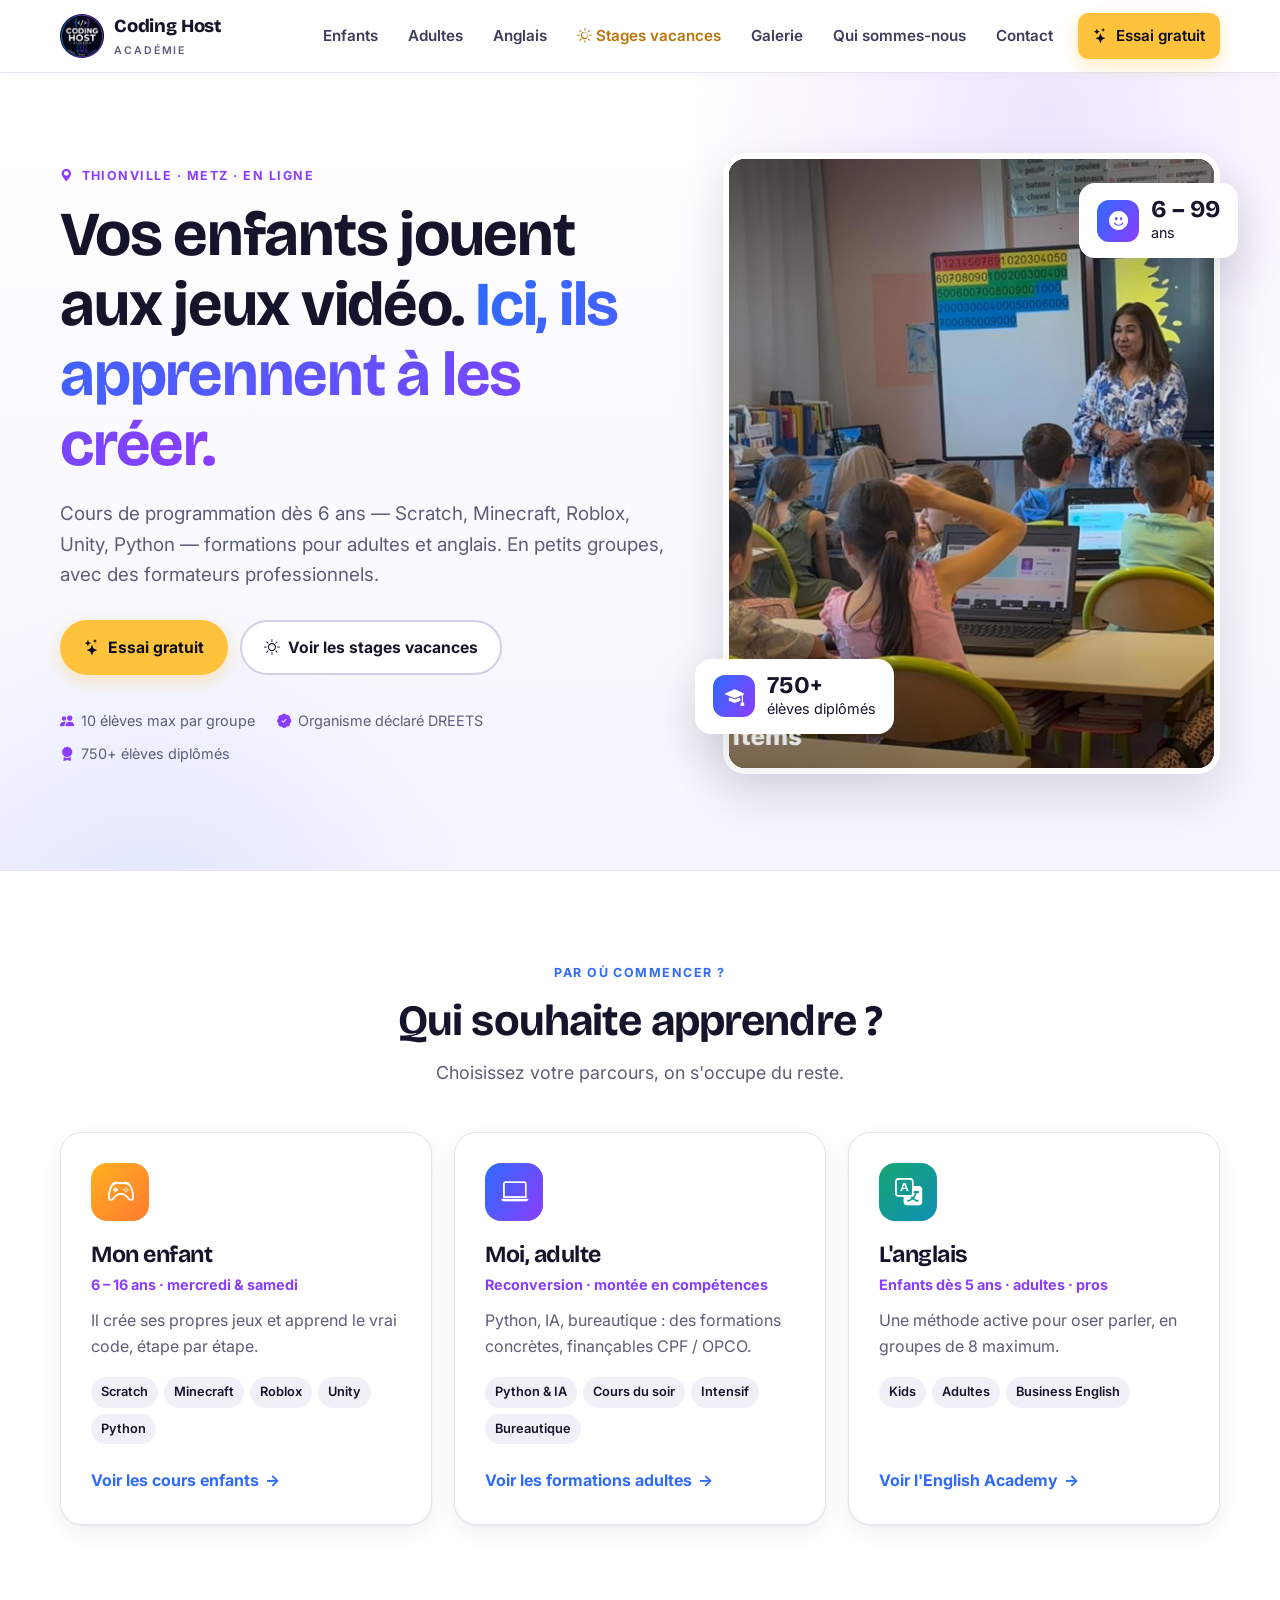
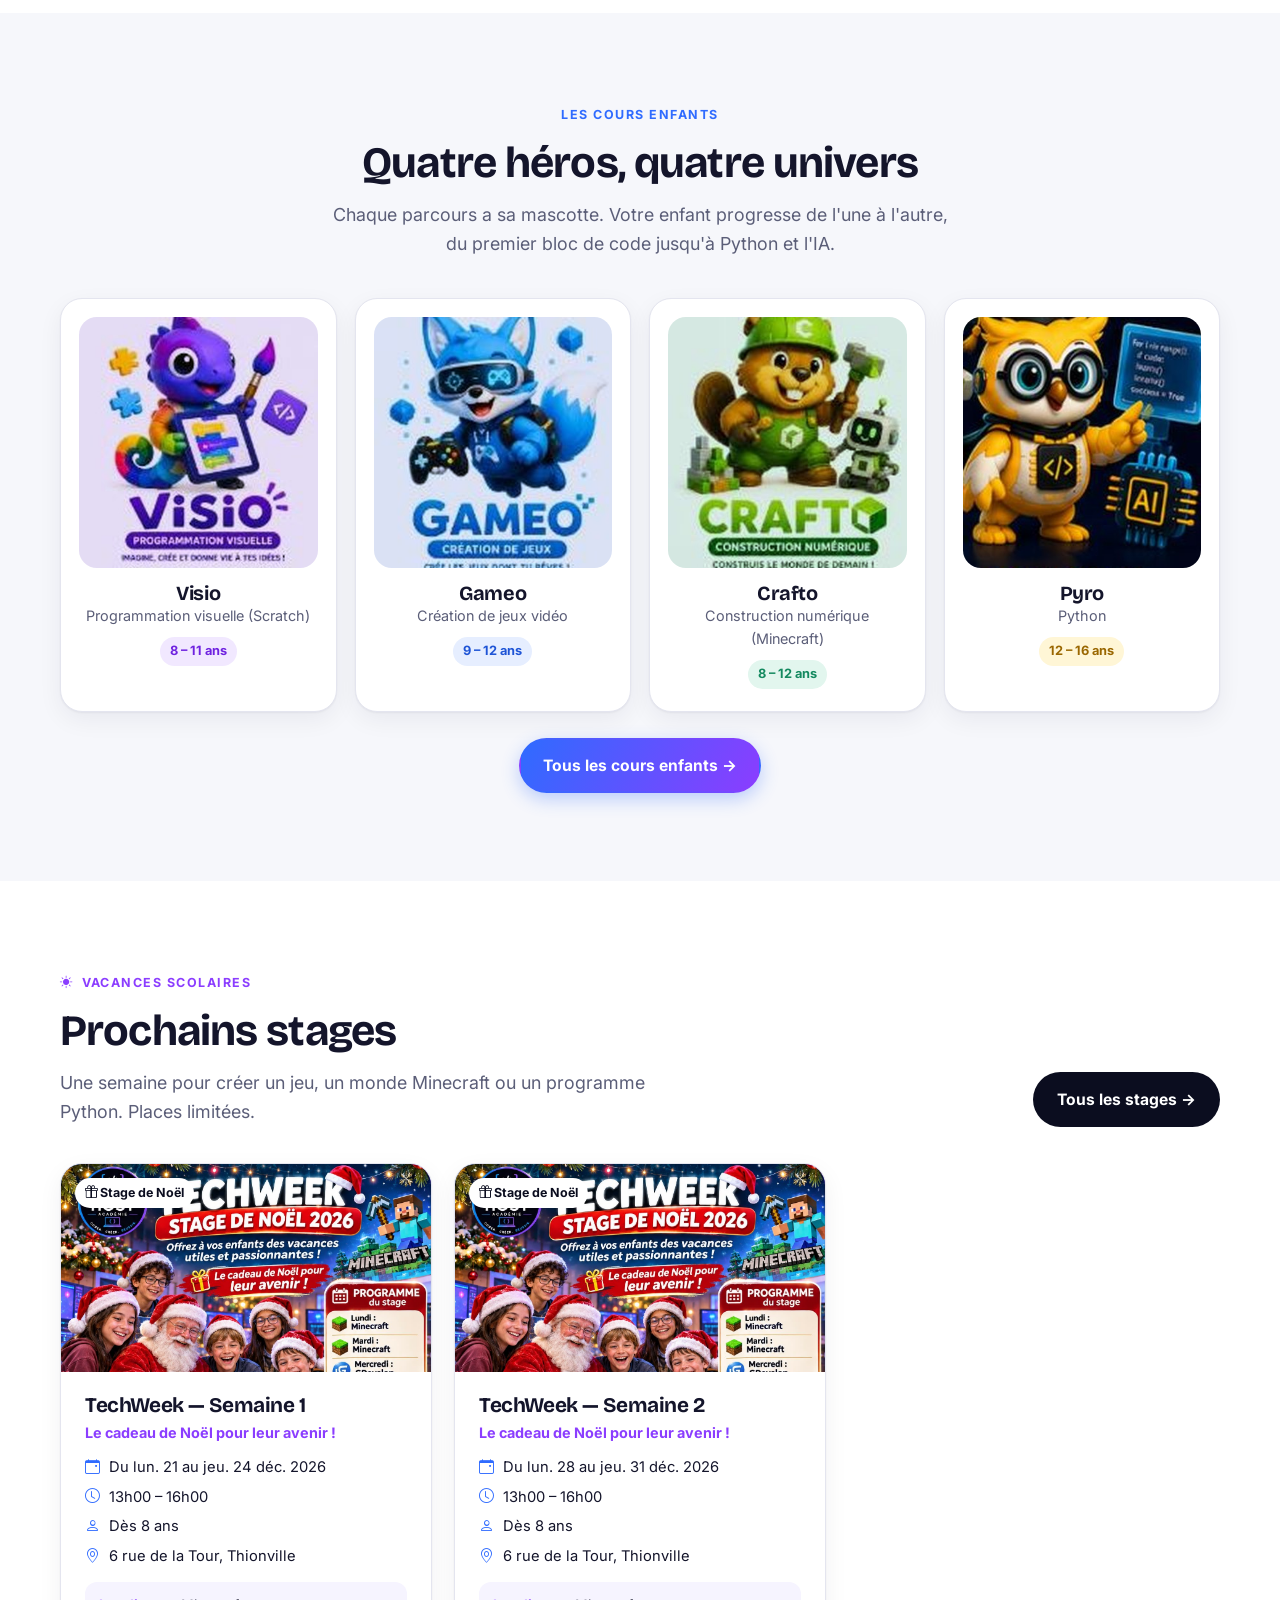
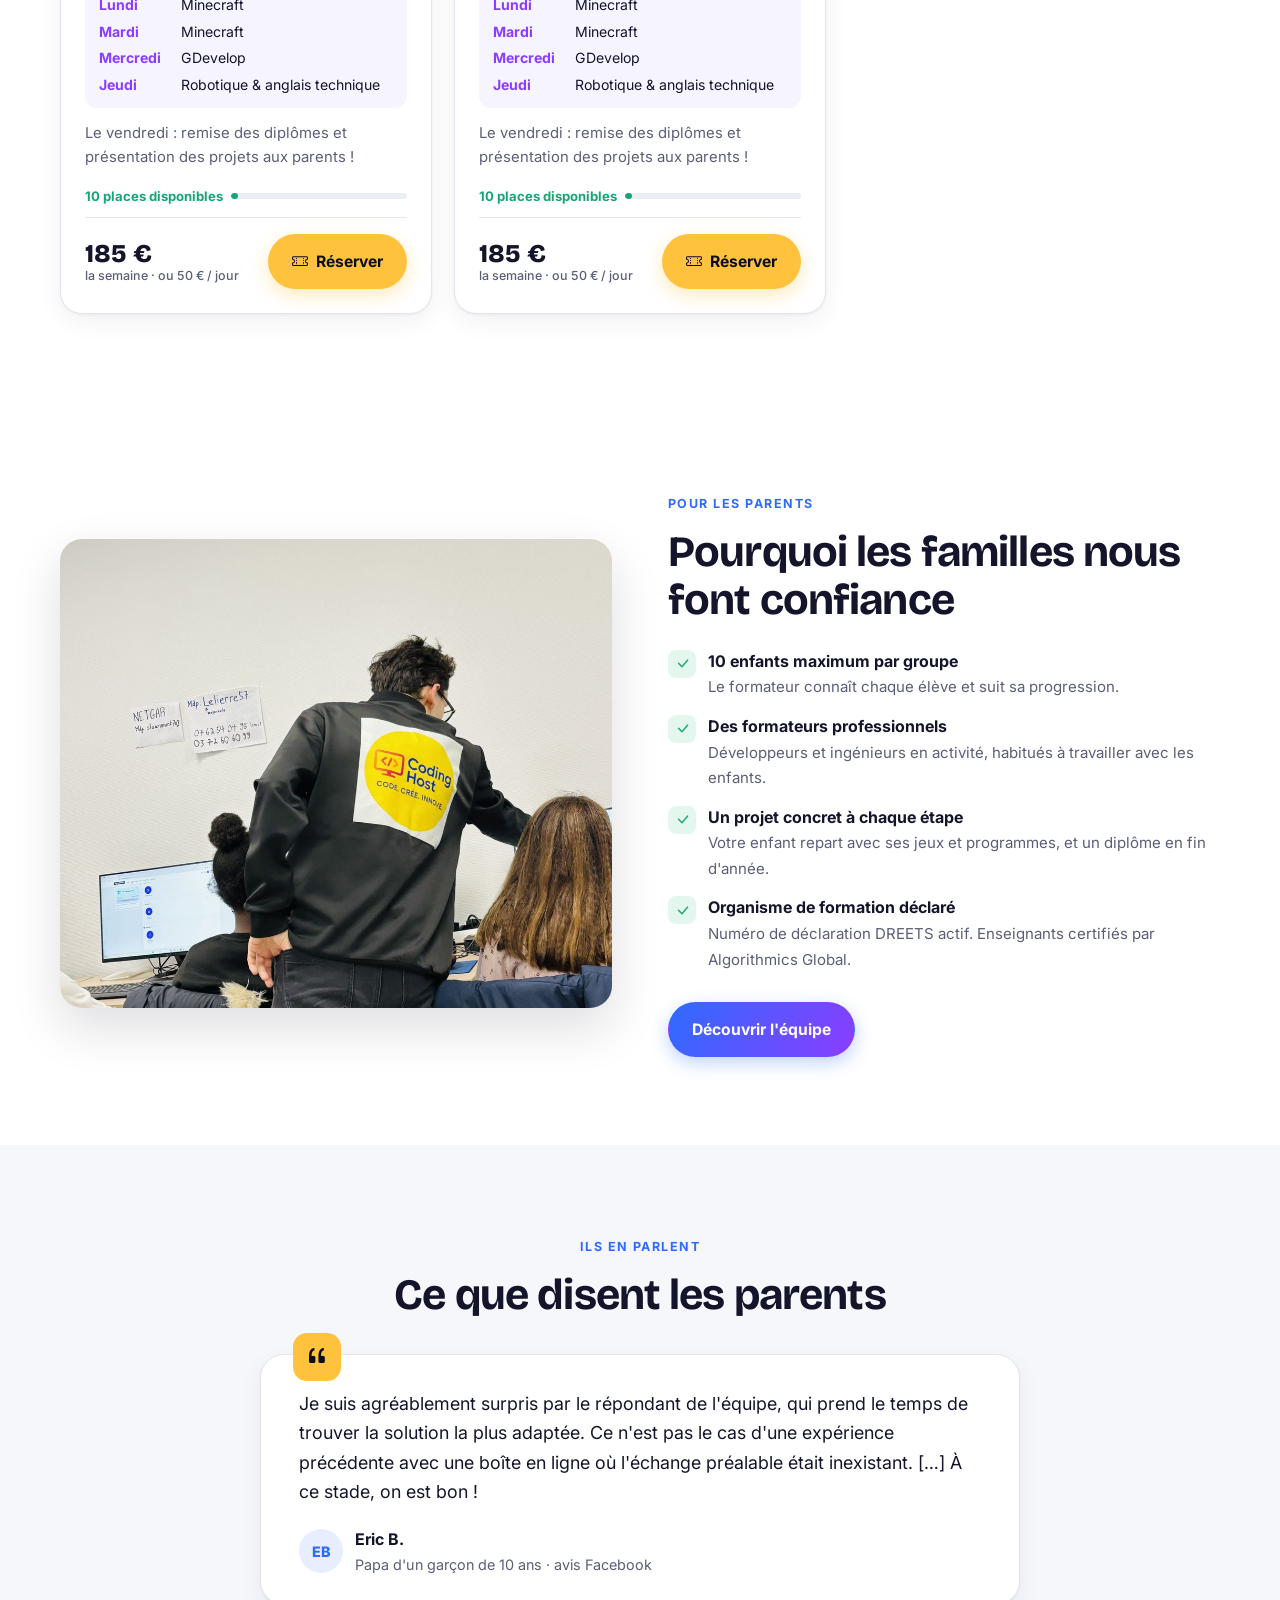
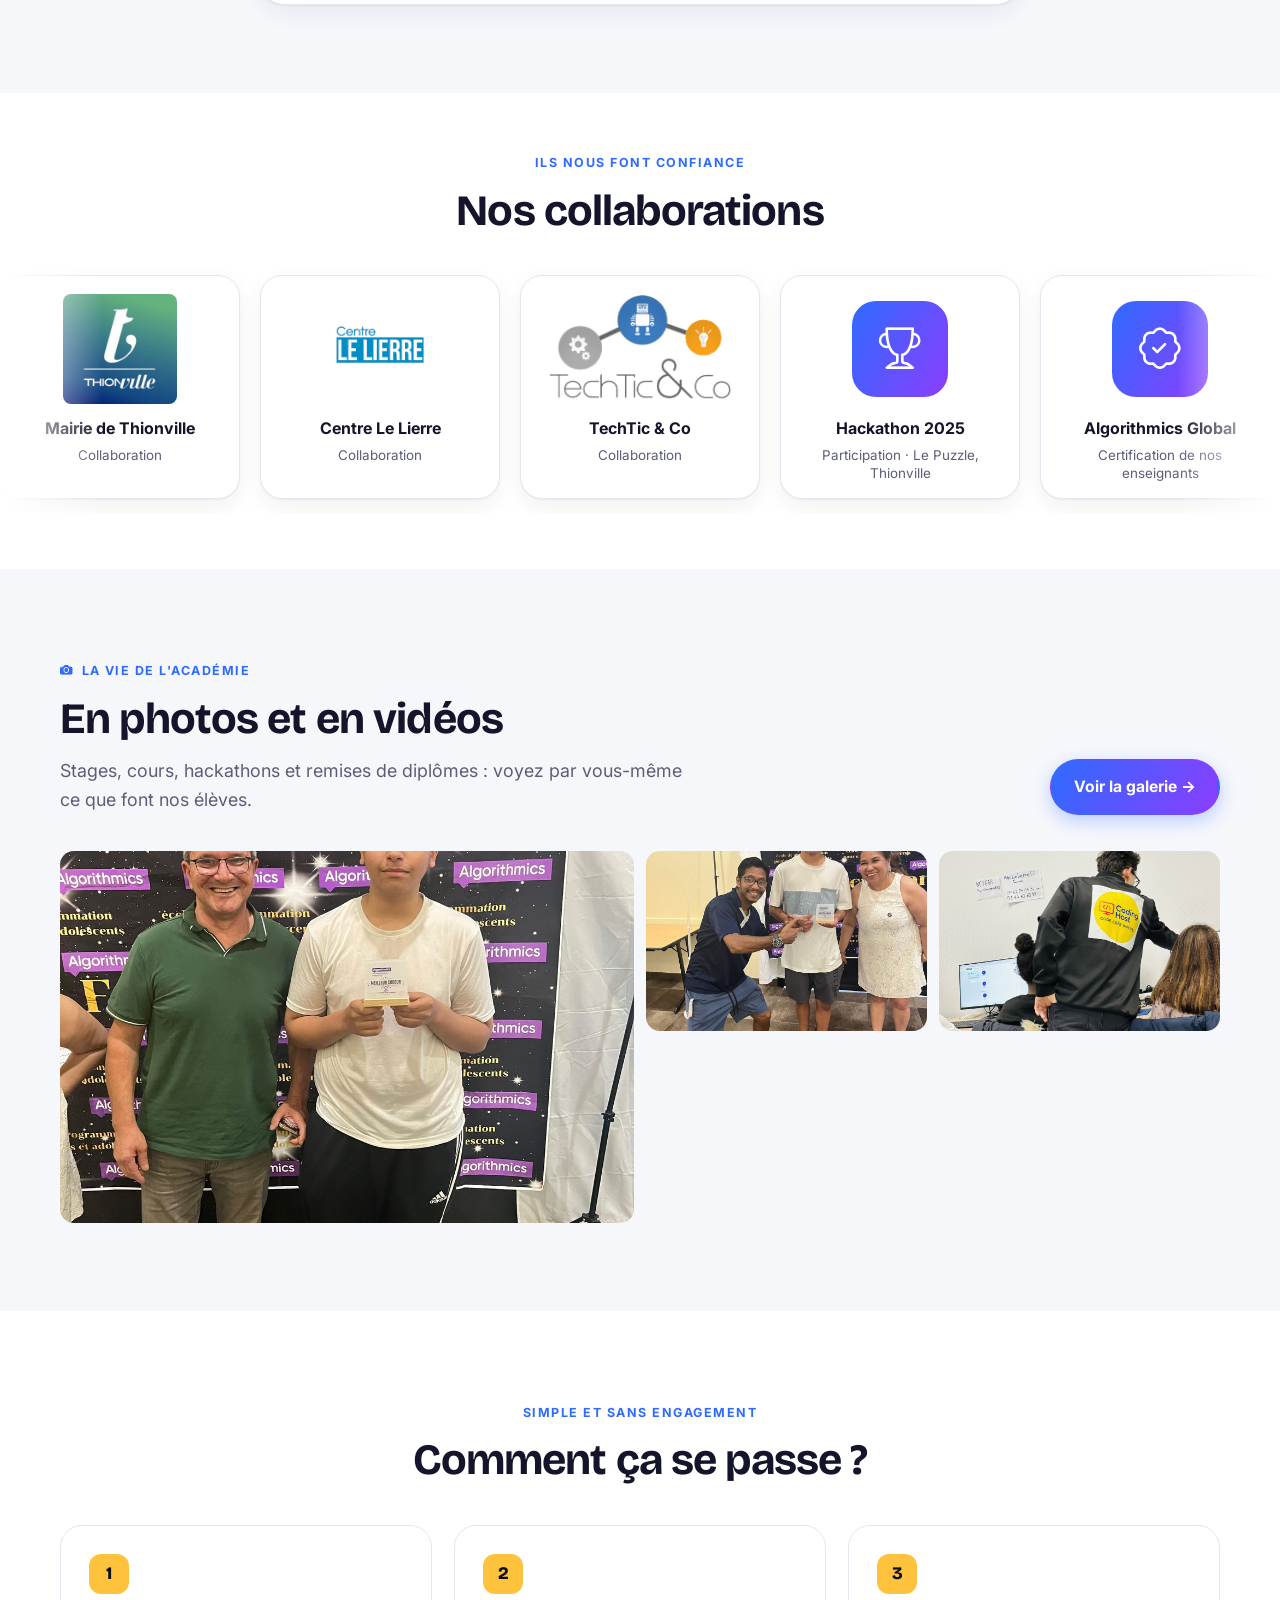
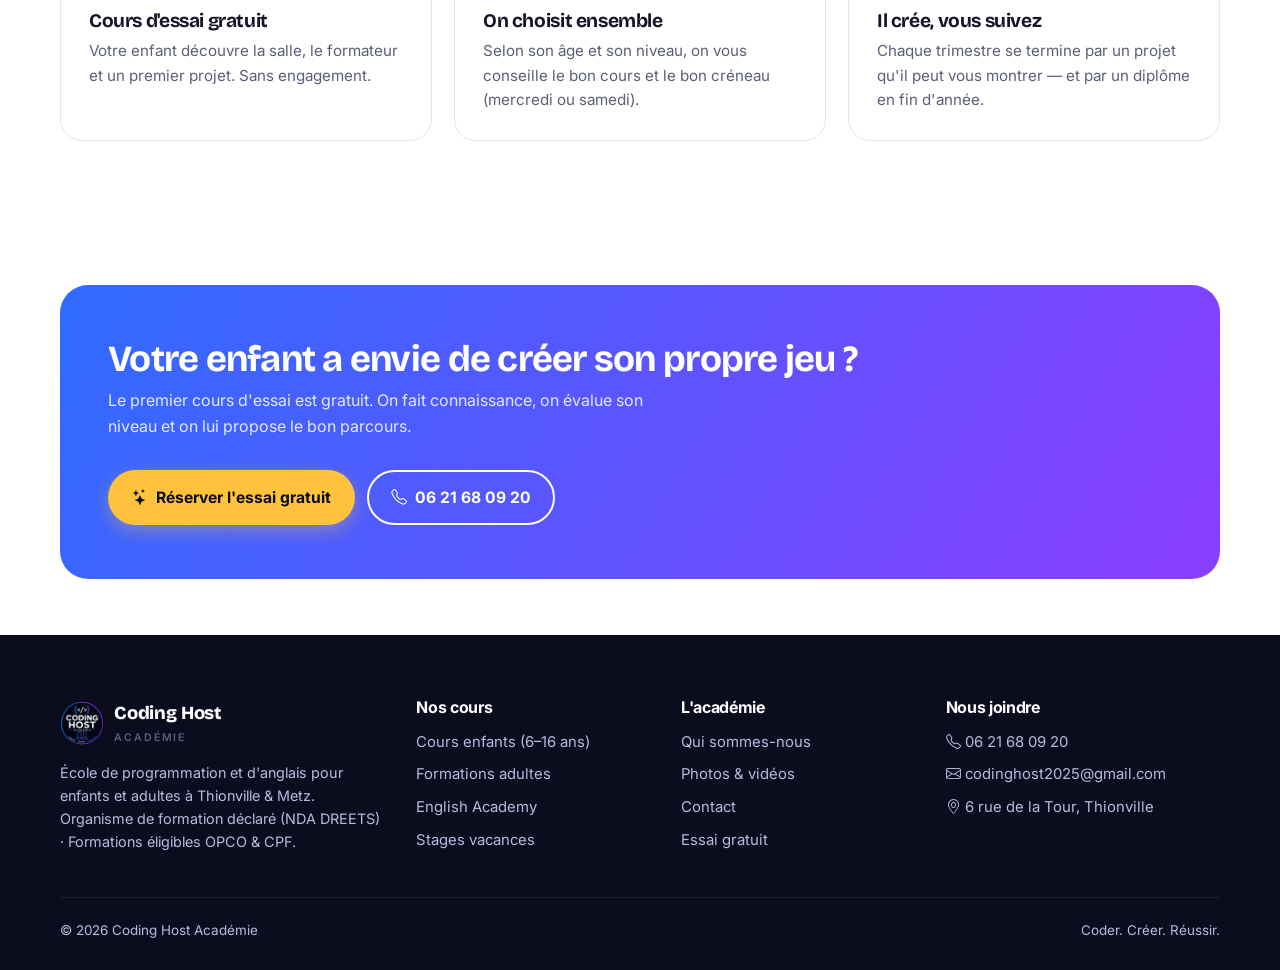
==== commit f99850b4: "✨ feat:  correct" ====
--- a/index.html
+++ b/index.html
@@ -21,7 +21,7 @@
 <link rel="preconnect" href="https://fonts.gstatic.com" crossorigin>
 <link href="https://fonts.googleapis.com/css2?family=Bricolage+Grotesque:opsz,wght@12..96,600;12..96,700;12..96,800&family=Inter:wght@400;500;600;700&display=swap" rel="stylesheet">
 <link href="https://cdn.jsdelivr.net/npm/bootstrap-icons@1.11.3/font/bootstrap-icons.min.css" rel="stylesheet">
-<link rel="stylesheet" href="assets/style.css?v=202611090308">
+<link rel="stylesheet" href="assets/style.css?v=202611180937">
 <script type="application/ld+json">{"@context": "https://schema.org", "@type": "EducationalOrganization", "name": "Coding Host Académie", "url": "https://codinghost.fr", "logo": "https://codinghost.fr/images/logo-512.png", "telephone": "+33749261017", "email": "codinghost2025@gmail.com", "areaServed": ["Thionville", "Metz", "Moselle", "Luxembourg"], "description": "École de programmation et d'anglais pour enfants et adultes : Scratch, Minecraft, Roblox, Unity, Python, IA, stages vacances."}</script>
 </head>
 <body>
@@ -118,11 +118,26 @@
         <li><i class="bi bi-check-lg"></i><div><b>10 enfants maximum par groupe</b><span>Le formateur connaît chaque élève et suit sa progression.</span></div></li>
         <li><i class="bi bi-check-lg"></i><div><b>Des formateurs professionnels</b><span>Développeurs et ingénieurs en activité, habitués à travailler avec les enfants.</span></div></li>
         <li><i class="bi bi-check-lg"></i><div><b>Un projet concret à chaque étape</b><span>Votre enfant repart avec ses jeux et programmes, et un diplôme en fin d'année.</span></div></li>
-        <li><i class="bi bi-check-lg"></i><div><b>Organisme de formation déclaré</b><span>Numéro de déclaration DREETS actif, partenaire Algorithmics Moselle.</span></div></li>
+        <li><i class="bi bi-check-lg"></i><div><b>Organisme de formation déclaré</b><span>Numéro de déclaration DREETS actif. Enseignants certifiés par Algorithmics Global.</span></div></li>
       </ul>
       <a href="a-propos.html" class="btn btn-blue">Découvrir l'équipe</a>
     </div>
   </div>
+</section>
+<section class="section alt">
+  <div class="container center">
+    <div class="kicker">Ils en parlent</div>
+    <h2 class="h-section">Ce que disent les parents</h2>
+    <figure class="avis reveal">
+      <i class="bi bi-quote"></i>
+      <blockquote>Je suis agréablement surpris par le répondant de l'équipe, qui prend le temps de trouver la solution la plus adaptée. Ce n'est pas le cas d'une expérience précédente avec une boîte en ligne où l'échange préalable était inexistant. […] À ce stade, on est bon !</blockquote>
+      <figcaption><span class="av">EB</span><span><b>Eric B.</b>Papa d'un garçon de 10 ans · avis Facebook</span></figcaption>
+    </figure>
+  </div>
+</section>
+<section class="section tight ">
+  <div class="container center"><div class="kicker">Ils nous font confiance</div><h2 class="h-section">Nos collaborations</h2></div>
+  <div class="marquee" aria-label="Nos partenaires et collaborations"><div class="marquee-track"><div class="logo-card"><div class="logo"><img src="images/partenaires/thionville.png" alt="Mairie de Thionville" loading="lazy"></div><b>Mairie de Thionville</b><span>Collaboration</span></div><div class="logo-card"><div class="logo"><img src="images/partenaires/lierre.png" alt="Centre Le Lierre" loading="lazy"></div><b>Centre Le Lierre</b><span>Collaboration</span></div><div class="logo-card"><div class="logo"><img src="images/partenaires/techtic.png" alt="TechTic &amp; Co" loading="lazy"></div><b>TechTic &amp; Co</b><span>Collaboration</span></div><div class="logo-card"><div class="logo icon"><i class="bi bi-trophy"></i></div><b>Hackathon 2025</b><span>Participation · Le Puzzle, Thionville</span></div><div class="logo-card"><div class="logo icon"><i class="bi bi-patch-check"></i></div><b>Algorithmics Global</b><span>Certification de nos enseignants</span></div><span class="dup" aria-hidden="true"><div class="logo-card"><div class="logo"><img src="images/partenaires/thionville.png" alt="Mairie de Thionville" loading="lazy"></div><b>Mairie de Thionville</b><span>Collaboration</span></div><div class="logo-card"><div class="logo"><img src="images/partenaires/lierre.png" alt="Centre Le Lierre" loading="lazy"></div><b>Centre Le Lierre</b><span>Collaboration</span></div><div class="logo-card"><div class="logo"><img src="images/partenaires/techtic.png" alt="TechTic &amp; Co" loading="lazy"></div><b>TechTic &amp; Co</b><span>Collaboration</span></div><div class="logo-card"><div class="logo icon"><i class="bi bi-trophy"></i></div><b>Hackathon 2025</b><span>Participation · Le Puzzle, Thionville</span></div><div class="logo-card"><div class="logo icon"><i class="bi bi-patch-check"></i></div><b>Algorithmics Global</b><span>Certification de nos enseignants</span></div></span><span class="dup" aria-hidden="true"><div class="logo-card"><div class="logo"><img src="images/partenaires/thionville.png" alt="Mairie de Thionville" loading="lazy"></div><b>Mairie de Thionville</b><span>Collaboration</span></div><div class="logo-card"><div class="logo"><img src="images/partenaires/lierre.png" alt="Centre Le Lierre" loading="lazy"></div><b>Centre Le Lierre</b><span>Collaboration</span></div><div class="logo-card"><div class="logo"><img src="images/partenaires/techtic.png" alt="TechTic &amp; Co" loading="lazy"></div><b>TechTic &amp; Co</b><span>Collaboration</span></div><div class="logo-card"><div class="logo icon"><i class="bi bi-trophy"></i></div><b>Hackathon 2025</b><span>Participation · Le Puzzle, Thionville</span></div><div class="logo-card"><div class="logo icon"><i class="bi bi-patch-check"></i></div><b>Algorithmics Global</b><span>Certification de nos enseignants</span></div></span></div></div>
 </section>
 
 <section class="section alt">
@@ -193,7 +208,7 @@
   </div>
 </footer>
 <div class="float-cta"><a href="stages.html" class="btn btn-light"><i class="bi bi-sun"></i> Stages</a><a href="#" data-essai class="btn btn-yellow"><i class="bi bi-stars"></i> Essai gratuit</a></div>
-<script src="assets/config.js?v=202611090308"></script>
-<script src="assets/app.js?v=202611090308"></script>
+<script src="assets/config.js?v=202611180937"></script>
+<script src="assets/app.js?v=202611180937"></script>
 </body>
 </html>
--- a/assets/style.css
+++ b/assets/style.css
@@ -509,3 +509,58 @@
 .video-ctrl { position: absolute; left: 14px; top: 14px; display: flex; gap: 8px; z-index: 2; }
 .video-ctrl button { width: 40px; height: 40px; border-radius: 50%; border: 0; cursor: pointer; background: rgba(11,13,31,.6); color: #fff; font-size: 1.05rem; display: grid; place-items: center; backdrop-filter: blur(6px); -webkit-backdrop-filter: blur(6px); }
 .video-ctrl button:hover { background: rgba(11,13,31,.85); }
+
+/* ── Équipe (7 personnes) ── */
+.team-4 { grid-template-columns: repeat(4, 1fr); }
+@media (max-width: 1020px) { .team-4 { grid-template-columns: repeat(2, 1fr); } }
+@media (max-width: 520px) { .team-4 { grid-template-columns: 1fr 1fr; gap: 12px; } .team-4 .member .in { padding: 14px; } .team-4 .member p { font-size: .84rem; } }
+.member .ph .initiales { width: 100%; height: 100%; display: grid; place-items: center; background: var(--grad); color: #fff; font-family: var(--f-title); font-weight: 800; font-size: 3rem; letter-spacing: .02em; }
+.certif { display: inline-flex; align-items: center; gap: 8px; background: #f1e8ff; color: #6f22e0; font-weight: 700; font-size: .95rem; padding: 8px 16px; border-radius: 999px; }
+
+/* ── Carrousel des collaborations (défilement continu, pause au survol) ── */
+.marquee { overflow: hidden; margin-top: 34px; -webkit-mask-image: linear-gradient(90deg, transparent, #000 8%, #000 92%, transparent); mask-image: linear-gradient(90deg, transparent, #000 8%, #000 92%, transparent); }
+.marquee-track { display: flex; gap: 20px; width: max-content; animation: defile 32s linear infinite; padding: 6px 0 14px; }
+.marquee-track .dup { display: contents; }
+.marquee:hover .marquee-track { animation-play-state: paused; }
+@keyframes defile { to { transform: translateX(calc(-33.3333% - 6.667px)); } }
+.logo-card { flex: 0 0 auto; width: 240px; background: #fff; border: 1px solid var(--line); border-radius: var(--r-lg); padding: 18px 18px 16px; text-align: center; box-shadow: var(--shadow); display: flex; flex-direction: column; align-items: center; gap: 4px; }
+.logo-card .logo { height: 110px; width: 100%; display: grid; place-items: center; margin-bottom: 8px; }
+.logo-card .logo img { max-height: 110px; max-width: 190px; object-fit: contain; border-radius: 8px; }
+.logo-card .logo.icon i { font-size: 2.6rem; width: 96px; height: 96px; border-radius: 24px; display: grid; place-items: center; background: var(--grad); color: #fff; }
+.logo-card b { font-size: 1rem; }
+.logo-card span { color: var(--muted); font-size: .84rem; line-height: 1.35; }
+@media (prefers-reduced-motion: reduce) {
+  .marquee { -webkit-mask-image: none; mask-image: none; }
+  .marquee-track { animation: none; flex-wrap: wrap; justify-content: center; width: auto; padding: 0 20px; }
+  .marquee-track .dup { display: none; }
+}
+
+/* ── Avis parent ── */
+.avis { max-width: 760px; margin: 34px auto 0; background: #fff; border: 1px solid var(--line); border-radius: 24px; padding: 34px 38px 28px; box-shadow: var(--shadow); text-align: left; position: relative; }
+.avis > i { position: absolute; top: -22px; left: 32px; width: 48px; height: 48px; border-radius: 14px; background: var(--yellow); display: grid; place-items: center; font-size: 1.6rem; color: var(--night); }
+.avis blockquote { font-size: 1.12rem; line-height: 1.65; color: var(--text); }
+.avis figcaption { display: flex; align-items: center; gap: 12px; margin-top: 20px; font-size: .9rem; color: var(--muted); }
+.avis figcaption b { display: block; color: var(--text); font-size: 1rem; }
+.avis .av { width: 44px; height: 44px; border-radius: 50%; background: #e6eeff; color: var(--blue); display: grid; place-items: center; font-weight: 800; }
+
+/* RIB (paiement par virement) */
+.rib { background: #f4f5fb; border: 1px solid var(--line); border-radius: 14px; padding: 14px 16px; text-align: left; display: grid; gap: 2px; }
+.rib-row { display: grid; grid-template-columns: 120px 1fr auto; align-items: center; gap: 10px; padding: 8px 0; border-bottom: 1px dashed var(--line); font-size: .92rem; }
+.rib-row span { color: var(--muted); }
+.rib-row b { font-family: ui-monospace, Menlo, Consolas, monospace; font-size: .95rem; word-break: break-all; }
+.rib-row.ref b { color: var(--violet); }
+.rib .copy { border: 0; background: #fff; border: 1px solid var(--line); border-radius: 8px; width: 34px; height: 34px; cursor: pointer; color: var(--blue); }
+.rib p { font-size: .84rem; color: var(--muted); margin-top: 8px; }
+@media (max-width: 480px) { .rib-row { grid-template-columns: 1fr auto; } .rib-row span { grid-column: 1 / -1; font-size: .8rem; } }
+.formules .opt b i { color: var(--violet); margin-right: 4px; }
+
+/* RIB (paiement par virement) */
+.rib { background: #f4f5fb; border: 1px solid var(--line); border-radius: 14px; padding: 10px 16px 14px; text-align: left; }
+.rib-row { display: grid; grid-template-columns: 130px 1fr auto; align-items: center; gap: 10px; padding: 9px 0; border-bottom: 1px dashed var(--line); font-size: .92rem; min-height: 50px; }
+.rib-row span { color: var(--muted); }
+.rib-row b { font-family: ui-monospace, Menlo, Consolas, monospace; font-size: .95rem; word-break: break-all; }
+.rib-row.ref b { color: var(--violet); }
+.rib .copy { background: #fff; border: 1px solid var(--line); border-radius: 8px; width: 34px; height: 34px; cursor: pointer; color: var(--blue); }
+.rib p { font-size: .84rem; color: var(--muted); margin-top: 10px; }
+@media (max-width: 480px) { .rib-row { grid-template-columns: 1fr auto; } .rib-row span { grid-column: 1 / -1; font-size: .8rem; } }
+.formules .opt b i { color: var(--violet); margin-right: 4px; }
